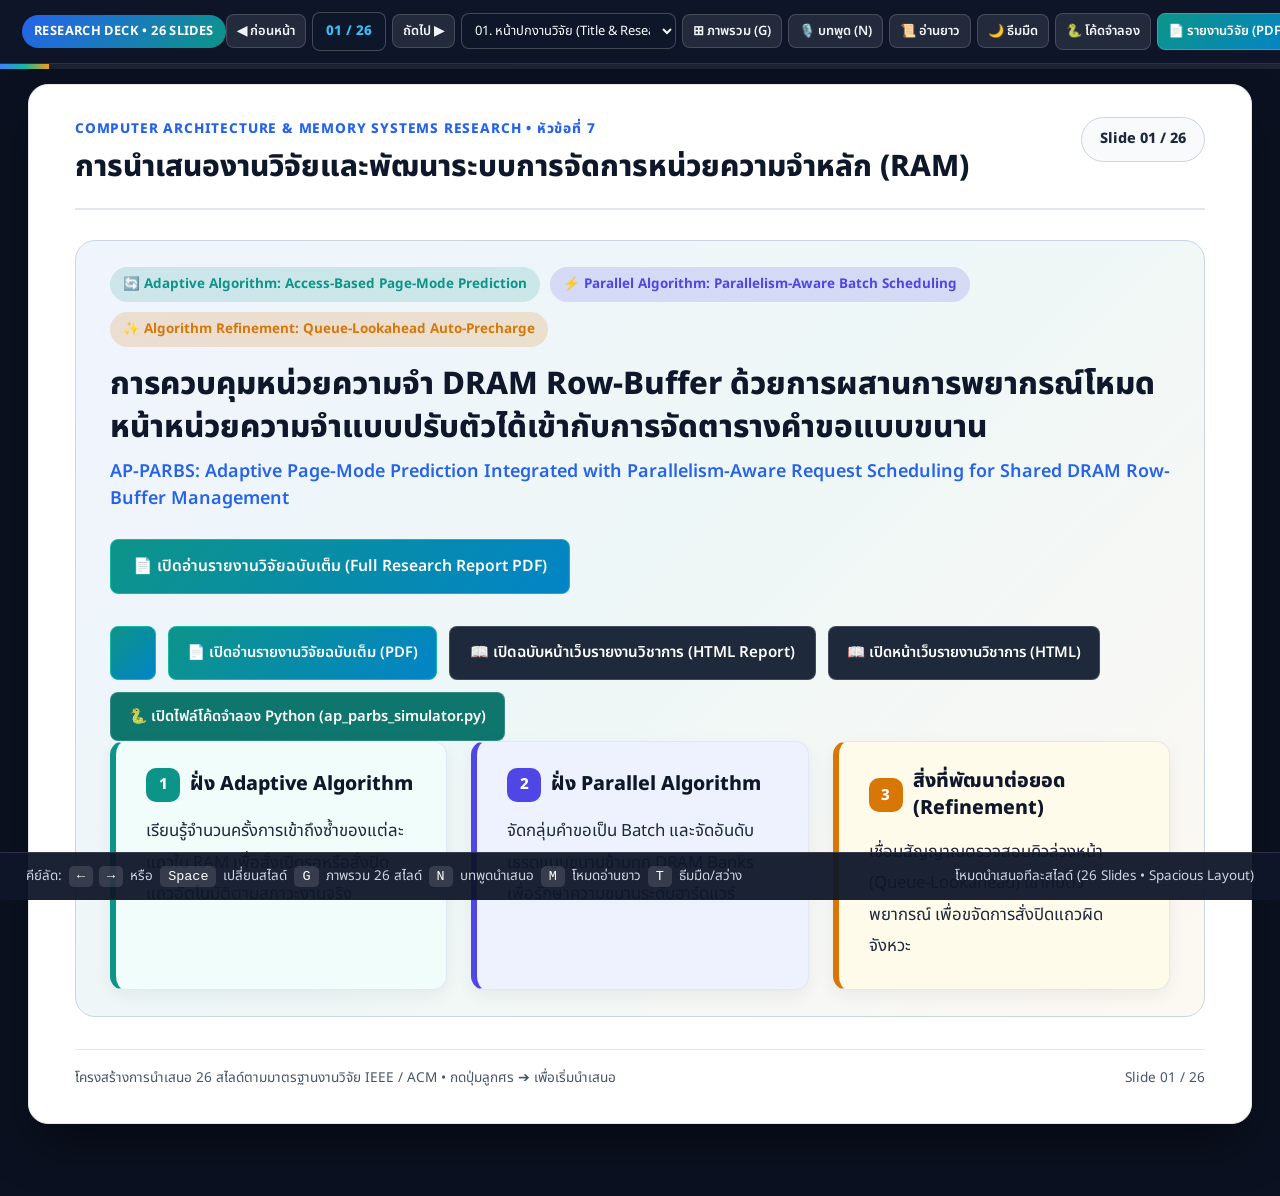
==== index.html @ e34b7d0f "add 3 files Website about Presentation" ====
<!DOCTYPE html>
<html lang="th">

<head>
  <meta charset="UTF-8" />
  <meta name="viewport" content="width=device-width, initial-scale=1.0" />
  <title>Research Presentation (26 Slides): การควบคุมหน่วยความจำ DRAM Row-Buffer ด้วย AP-PARBS</title>
  <link rel="preconnect" href="https://fonts.googleapis.com" />
  <link rel="preconnect" href="https://fonts.gstatic.com" crossorigin />
  <link href="https://fonts.googleapis.com/css2?family=Noto+Sans+Thai:wght@400;500;600;700;800&display=swap"
    rel="stylesheet" />
  <link rel="stylesheet" href="vendor/katex/katex.min.css" />
  <link rel="stylesheet" href="styles.css" />
</head>

<body class="mode-deck">

  <!-- Top Presenter Control Bar -->
  <header class="presenter-topbar">
    <div class="topbar-brand">
      <span class="brand-pill">RESEARCH DECK • 26 SLIDES</span>
      <span class="brand-title">AP-PARBS: Adaptive Page-Mode &amp; Parallel DRAM Row-Buffer Management</span>
    </div>

    <div class="topbar-controls">
      <button id="btn-prev" class="ctrl-btn" type="button" title="สไลด์ก่อนหน้า (ลูกศรซ้าย)">◀ ก่อนหน้า</button>
      <span id="slide-counter" class="slide-counter-badge">01 / 26</span>
      <button id="btn-next" class="ctrl-btn" type="button" title="สไลด์ถัดไป (ลูกศรขวา / Space)">ถัดไป ▶</button>

      <select id="slide-jump" class="slide-select" aria-label="เลือกสไลด์">
        <option value="0">01. หน้าปกงานวิจัย (Title &amp; Research Paradigm)</option>
        <option value="1">02. บทคัดย่อและตัวชี้วัดหลัก (Executive Summary)</option>
        <option value="2">03. ที่มาของปัญหา 1: ช่องว่างความเร็ว CPU vs RAM (Memory Wall)</option>
        <option value="3">04. ที่มาของปัญหา 2: การปะปนของคำขอ (Request Interleaving)</option>
        <option value="4">05. ที่มาของปัญหา 3: การสูญเสียความขนานระดับแบงก์ (BLP Loss)</option>
        <option value="5">06. คำถามวิจัย วัตถุประสงค์ และสมมติฐาน (RQ &amp; Objectives)</option>
        <option value="6">07. ทฤษฎีพื้นฐาน 1: โครงสร้างภายในของ DRAM และ Row Buffer</option>
        <option value="7">08. ทฤษฎีพื้นฐาน 2: เปรียบเทียบเวลาแฝง 3 สถานะ (14ns / 28ns / 42ns)</option>
        <option value="8">09. ทฤษฎีพื้นฐาน 3: นโยบาย Open-Page vs Closed-Page vs Timer</option>
        <option value="9">10. ทฤษฎีพื้นฐาน 4: อัลกอริทึมจัดตาราง FCFS, FR-FCFS และ PAR-BS</option>
        <option value="10">11. การทบทวนวรรณกรรมและงานวิจัยอ้างอิง (Literature Review)</option>
        <option value="11">12. การวิเคราะห์ช่องว่างงานวิจัย (Research Gap Analysis)</option>
        <option value="12">13. สถาปัตยกรรมระบบที่นำเสนอ: AP-PARBS Overview</option>
        <option value="13">14. ส่วนที่ 1 (Adaptive): ตารางพยากรณ์จำนวนครั้งการเข้าถึง (PHT)</option>
        <option value="14">15. ส่วนที่ 1 (ต่อ): การปรับเกณฑ์ตามความคับคั่ง &amp; กฎมองคิวล่วงหน้า (QAPI)</option>
        <option value="15">16. ส่วนที่ 2 (Parallel): การจัดกลุ่มคำขอเป็น Batch (Batching)</option>
        <option value="16">17. ส่วนที่ 2 (ต่อ): การจัดอันดับความขนานข้ามแบงก์ (BLP Ranking)</option>
        <option value="17">18. สิ่งที่ปรับปรุง (Algorithm Refinement &amp; ซูโดโค้ด AP-PARBS)</option>
        <option value="18">19. 🧪 Prototype Test 1: ทดสอบการทำงานทีละรอบสัญญาณนาฬิกา (Trace Test)</option>
        <option value="19">20. 🧪 Prototype Test 2: ทดสอบ DRAM 8-Bank &amp; ชุดตรวจสอบความถูกต้อง</option>
        <option value="20">21. ระเบียบวิธีวิจัยและการตั้งค่าการทดลอง (Experimental Setup)</option>
        <option value="21">22. ผลการทดลองที่ 1: สัดส่วนสถานะ Row-Buffer &amp; เวลาแฝงเฉลี่ย</option>
        <option value="22">23. ผลการทดลองที่ 2: ประสิทธิภาพรวม (Speedup) &amp; ความเป็นธรรม</option>
        <option value="23">24. ผลการทดลองที่ 3: การประหยัดพลังงาน &amp; ต้นทุนฮาร์ดแวร์ 2.4 KB</option>
        <option value="24">25. สรุปผลการวิจัยและแนวทางพัฒนาในอนาคต (Conclusion &amp; Future Work)</option>
        <option value="25">26. เอกสารอ้างอิงที่ตรวจสอบได้ &amp; ดาวน์โหลดรายงานวิจัย PDF</option>
      </select>

      <button id="btn-overview" class="ctrl-btn" type="button" title="ดูภาพรวมทุกสไลด์ (กด G)">⊞ ภาพรวม (G)</button>
      <button id="btn-notes" class="ctrl-btn" type="button" title="เปิด/ปิดบทพูดนำเสนออาจารย์ (กด N)">🎙️ บทพูด
        (N)</button>
      <button id="btn-mode" class="ctrl-btn" type="button" title="สลับโหมดสไลด์ / โหมดอ่านยาวทั้งหมด (กด M)">📜
        อ่านยาว</button>
      <button id="btn-theme" class="ctrl-btn" type="button" title="สลับธีมสว่าง/มืด (กด T)">🌙 ธีมมืด</button>
      <a href="ap_parbs_simulator.py" target="_blank" class="ctrl-btn" title="เปิดดูโค้ดจำลองการทำงาน Python">🐍
        โค้ดจำลอง</a>
      <a href="รายงานวิจัย_AP-PARBS_DRAM_Row_Buffer.pdf" target="_blank" class="ctrl-btn ctrl-btn-pdf"
        title="เปิดไฟล์รายงานวิจัยฉบับเต็ม (PDF)">📄 รายงานวิจัย (PDF)</a>
    </div>
  </header>

  <!-- Progress Bar -->
  <div class="deck-progress-track">
    <div id="deck-progress" class="deck-progress-fill"></div>
  </div>

  <!-- Slide Overview Grid Modal -->
  <div id="overview-modal" class="overview-modal" aria-hidden="true">
    <div
      style="max-width:1340px; margin:0 auto 22px; display:flex; justify-content:space-between; align-items:center; color:#f8fafc;">
      <h3>สารบัญสไลด์ทั้งหมด (26 สไลด์ • กระจายเนื้อหาอ่านง่าย พร้อมแผนภาพและ Prototype Test)</h3>
      <button id="btn-close-overview" class="ctrl-btn" type="button">✕ ปิดหน้าต่างนี้ (Esc)</button>
    </div>
    <div id="overview-grid" class="overview-grid"></div>
  </div>

  <!-- Main Presentation Stage -->
  <main class="deck-stage" id="deck-stage">

    <!-- ==========================================
         SLIDE 01: TITLE SLIDE
         ========================================== -->
    <section class="slide active-slide" data-slide="1" data-title="หน้าปกงานวิจัย (Title & Research Paradigm)">
      <div>
        <div class="slide-top-ribbon">
          <div class="slide-header-left">
            <span class="slide-section-tag">COMPUTER ARCHITECTURE &amp; MEMORY SYSTEMS RESEARCH • หัวข้อที่ 7</span>
            <h2 class="slide-title">การนำเสนองานวิจัยและพัฒนาระบบการจัดการหน่วยความจำหลัก (RAM)</h2>
          </div>
          <span class="slide-number-pill">Slide 01 / 26</span>
        </div>

        <div class="slide-body">
          <div class="cover-hero">
            <div class="cover-badges">
              <span class="tag tag-adaptive">🔄 Adaptive Algorithm: Access-Based Page-Mode Prediction</span>
              <span class="tag tag-parallel">⚡ Parallel Algorithm: Parallelism-Aware Batch Scheduling</span>
              <span class="tag tag-refine">✨ Algorithm Refinement: Queue-Lookahead Auto-Precharge</span>
            </div>

            <h1 class="cover-main-title">
              การควบคุมหน่วยความจำ DRAM Row-Buffer
              ด้วยการผสานการพยากรณ์โหมดหน้าหน่วยความจำแบบปรับตัวได้เข้ากับการจัดตารางคำขอแบบขนาน
            </h1>

            <div class="cover-sub-title">
              AP-PARBS: Adaptive Page-Mode Prediction Integrated with Parallelism-Aware Request Scheduling for Shared
              DRAM Row-Buffer Management
            </div>

            <div style="display:flex; flex-wrap:wrap; gap:14px; margin-top:26px;">
              <a href="รายงานวิจัย_AP-PARBS_DRAM_Row_Buffer.pdf" target="_blank" class="ctrl-btn ctrl-btn-pdf"
                style="padding:12px 22px; font-size:0.98rem;">
                📄 เปิดอ่านรายงานวิจัยฉบับเต็ม (Full Research Report PDF)
                <div style="display:flex; flex-wrap:wrap; gap:12px; margin-top:18px;">
                  <a href="รายงานวิจัย_AP-PARBS_DRAM_Row_Buffer.pdf" target="_blank" class="ctrl-btn ctrl-btn-pdf"
                    style="padding:10px 18px; font-size:0.92rem;">
                    📄 เปิดอ่านรายงานวิจัยฉบับเต็ม (PDF)
                  </a>
                  <a href="report.html" target="_blank" class="ctrl-btn"
                    style="background:#1e293b; color:#fff; padding:12px 20px; font-size:0.95rem;">
                    📖 เปิดฉบับหน้าเว็บรายงานวิชาการ (HTML Report)
                    <a href="report.html" target="_blank" class="ctrl-btn"
                      style="background:#1e293b; color:#fff; padding:10px 18px; font-size:0.92rem;">
                      📖 เปิดหน้าเว็บรายงานวิชาการ (HTML)
                    </a>
                    <a href="ap_parbs_simulator.py" target="_blank" class="ctrl-btn"
                      style="background:#0f766e; color:#fff; padding:10px 18px; font-size:0.92rem;">
                      🐍 เปิดไฟล์โค้ดจำลอง Python (ap_parbs_simulator.py)
                    </a>
                </div>
            </div>

            <div class="grid-3">
              <div class="card card-adaptive">
                <div class="card-title"><span class="step-badge" style="background:var(--accent-adaptive);">1</span>
                  ฝั่ง Adaptive Algorithm</div>
                <p>เรียนรู้จำนวนครั้งการเข้าถึงซ้ำของแต่ละแถวใน RAM
                  เพื่อสั่งเปิดรอหรือสั่งปิดแถวอัตโนมัติตามสภาวะงานจริง</p>
              </div>
              <div class="card card-parallel">
                <div class="card-title"><span class="step-badge" style="background:var(--accent-parallel);">2</span>
                  ฝั่ง Parallel Algorithm</div>
                <p>จัดกลุ่มคำขอเป็น Batch และจัดอันดับเธรดแบบขนานข้ามทุก DRAM Banks เพื่อรักษาความขนานระดับฮาร์ดแวร์</p>
              </div>
              <div class="card card-refine">
                <div class="card-title"><span class="step-badge" style="background:var(--accent-refine);">3</span>
                  สิ่งที่พัฒนาต่อยอด (Refinement)</div>
                <p>เชื่อมสัญญาณตรวจสอบคิวล่วงหน้า (Queue-Lookahead) เข้ากับตัวพยากรณ์ เพื่อขจัดการสั่งปิดแถวผิดจังหวะ
                </p>
              </div>
            </div>
          </div>
        </div>

        <div class="slide-footer">
          <span>โครงสร้างการนำเสนอ 26 สไลด์ตามมาตรฐานงานวิจัย IEEE / ACM • กดปุ่มลูกศร ➔ เพื่อเริ่มนำเสนอ</span>
          <span>Slide 01 / 26</span>
        </div>
    </section>

    <!-- ==========================================
         SLIDE 02: EXECUTIVE SUMMARY & KPI HIGHLIGHTS
         ========================================== -->
    <section class="slide" data-slide="2" data-title="บทคัดย่อและตัวชี้วัดหลัก (Executive Summary)">
      <div>
        <div class="slide-top-ribbon">
          <div class="slide-header-left">
            <span class="slide-section-tag">EXECUTIVE SUMMARY • ภาพรวมงานวิจัยใน 1 นาที</span>
            <h2 class="slide-title">บทคัดย่อสำหรับผู้บริหารและผลสัมฤทธิ์หลักของงานวิจัย</h2>
          </div>
          <span class="slide-number-pill">Slide 02 / 26</span>
        </div>

        <div class="slide-body">
          <div class="card-elevated">
            <div class="card-title">📌 สรุปแก่นของงานวิจัย (Core Research Summary)</div>
            <ul class="clean-list">
              <li><strong>ปัญหาหลัก:</strong> ในซีพียูแบบหลายแกนหลัก (Multi-core) คำขอใช้ RAM
                จากหลายเธรดจะไหลมาปะปนกันจนทำให้เกิดการปะทะกันของแถวข้อมูลใน Row Buffer (<strong>Row-Buffer
                  Conflict</strong> ซึ่งช้าถึง 42 ns) และทำลายความขนานระหว่างแบงก์</li>
              <li><strong>วิธีการที่นำเสนอ:</strong> ออกแบบสถาปัตยกรรม <strong>AP-PARBS</strong>
                ที่ผสานตัวพยากรณ์โหมดเปิด/ปิดแถวแบบปรับตัวได้ (Adaptive Predictor) เข้ากับตัวจัดตารางคำขอแบบกลุ่มขนาน
                (Parallel Batch Scheduler) ให้ทำงานประสานกันแบบ Closed-Loop</li>
              <li><strong>ผลลัพธ์ที่ได้:</strong> สามารถรักษาการเข้าถึงที่เร็วที่สุด (Row Hit 14 ns) ไว้ได้สูงสุด
                พร้อมทั้งเปลี่ยนการปะทะที่ช้าที่สุด (Conflict 42 ns) ให้กลายเป็นสถานะปิดล่วงหน้า (Row Closed 28 ns)
                ได้อย่างแม่นยำ</li>
            </ul>
          </div>

          <div class="kpi-strip">
            <div class="kpi-box">
              <div class="kpi-value" style="color:var(--accent-success);">-24.8%</div>
              <div class="kpi-label">ลดเวลาแฝงเฉลี่ยของ DRAM<br />(จาก 29.8 ns เหลือ 22.4 ns)</div>
            </div>
            <div class="kpi-box">
              <div class="kpi-value" style="color:var(--accent-primary);">+19.4%</div>
              <div class="kpi-label">เพิ่ม System Throughput<br />(Weighted Speedup)</div>
            </div>
            <div class="kpi-box">
              <div class="kpi-value" style="color:var(--accent-adaptive);">-68.4%</div>
              <div class="kpi-label">เปลี่ยน Row Conflict (42ns)<br />เป็น Row Closed (28ns)</div>
            </div>
            <div class="kpi-box">
              <div class="kpi-value" style="color:var(--accent-refine);">2.4 KB</div>
              <div class="kpi-label">ใช้พื้นที่ SRAM ใน Controller<br />น้อยมากต่อ 1 Channel</div>
            </div>
          </div>
        </div>
      </div>

      <div class="slide-footer">
        <span>บทคัดย่อสังเคราะห์จากผลการจำลองระบบ 8-Core CMP ร่วมกับหน่วยความจำ DDR4-3200 มาตรฐาน JEDEC</span>
        <span>Slide 02 / 26</span>
      </div>
    </section>

    <!-- ==========================================
         SLIDE 03: PROBLEM ORIGIN 1 (THE MEMORY WALL)
         ========================================== -->
    <section class="slide" data-slide="3" data-title="ที่มาของปัญหา 1: ช่องว่างความเร็ว CPU vs RAM (Memory Wall)">
      <div>
        <div class="slide-top-ribbon">
          <div class="slide-header-left">
            <span class="slide-section-tag">SECTION 1: PROBLEM ORIGIN (PART 1/3)</span>
            <h2 class="slide-title">ที่มาของปัญหา 1: ช่องว่างความเร็วระหว่าง CPU กับ RAM (The Memory Wall)</h2>
          </div>
          <span class="slide-number-pill">Slide 03 / 26</span>
        </div>

        <div class="slide-body">
          <div class="grid-asymmetric">
            <div class="card-elevated">
              <div class="card-title">📈 ทำไมหน่วยความจำหลัก (DRAM) จึงเป็นคอขวดสำคัญที่สุด?</div>
              <ul class="clean-list">
                <li>ตลอด 20 ปีที่ผ่านมา จำนวนแกนประมวลผล (CPU Cores) และความเร็วในการคำนวณเติบโตขึ้นอย่างก้าวกระโดด</li>
                <li>ในทางกลับกัน <strong>ความเร็วในการเข้าถึงข้อมูลชุดแรกของ DRAM (Access Latency)
                    แทบไม่ลดลงเลย</strong> โดยยังคงอยู่ที่ประมาณ <strong>40–50 นาโนวินาที</strong></li>
                <li>เมื่อซีพียูเพิ่มจาก 1 คอร์ เป็น 8–64 คอร์ ทุกคอร์ต่างแย่งกันส่งคำขอผ่านช่องทางหน่วยความจำ (Memory
                  Channel) ที่ใช้ร่วมกัน</li>
                <li>หากตัวควบคุมหน่วยความจำ (Memory Controller) จัดการลำดับคำขอได้ไม่ดี ซีพียูที่เร็วที่สุดก็ต้อง
                  <strong>หยุดรอข้อมูลเฉยๆ (CPU Stall) กว่า 50–70% ของเวลาทั้งหมด</strong></li>
              </ul>
            </div>

            <div class="card-elevated">
              <div class="card-title">📊 แผนภาพเปรียบเทียบการเติบโตของ CPU Throughput vs. DRAM Latency</div>
              <svg viewBox="0 0 460 280"
                style="width:100%; height:auto; background:var(--bg-slide-alt); border-radius:12px; border:1px solid var(--border-color); padding:12px;">
                <!-- Axes -->
                <line x1="55" y1="230" x2="430" y2="230" stroke="#475569" stroke-width="2" />
                <line x1="55" y1="30" x2="55" y2="230" stroke="#475569" stroke-width="2" />
                <text x="245" y="258" text-anchor="middle" font-size="12" font-weight="bold"
                  fill="#334155">พัฒนาการตามเวลา (จำนวนคอร์ซีพียูเพิ่มขึ้น 1 → 4 → 8 → 16+ Cores)</text>
                <text x="24" y="130" text-anchor="middle" font-size="11" font-weight="bold" fill="#334155"
                  transform="rotate(-90 24,130)">อัตราการเพิ่มประสิทธิภาพ (Log Scale)</text>

                <!-- CPU Curve -->
                <path d="M 65 215 Q 190 150, 410 42" fill="none" stroke="#2563eb" stroke-width="4" />
                <circle cx="410" cy="42" r="5" fill="#2563eb" />
                <text x="275" y="55" font-size="12" font-weight="bold" fill="#1d4ed8">ความต้องการข้อมูลของ Multi-Core
                  CPU</text>

                <!-- Shaded Memory Wall Gap -->
                <path d="M 65 215 Q 190 150, 410 42 L 410 185 Q 220 195, 65 215 Z" fill="rgba(225, 29, 72, 0.12)" />
                <text x="265" y="132" text-anchor="middle" font-size="13" font-weight="bold" fill="#be123c">⚠️
                  ช่องว่างคอขวด (Memory Wall)</text>

                <!-- DRAM Latency Curve -->
                <path d="M 65 215 Q 220 198, 410 185" fill="none" stroke="#0d9488" stroke-width="4"
                  stroke-dasharray="6,4" />
                <circle cx="410" cy="185" r="5" fill="#0d9488" />
                <text x="270" y="210" font-size="12" font-weight="bold" fill="#0f766e">ความเร็วการลด Latency ของ DRAM
                  (~คงที่)</text>
              </svg>
            </div>
          </div>
        </div>
      </div>

      <div class="slide-footer">
        <span>อ้างอิงแนวคิดพื้นฐาน: Wulf &amp; McKee, "Hitting the Memory Wall: Implications of the Obvious," ACM
          SIGARCH 1995</span>
        <span>Slide 03 / 26</span>
      </div>
    </section>

    <!-- ==========================================
         SLIDE 04: PROBLEM ORIGIN 2 (REQUEST INTERLEAVING)
         ========================================== -->
    <section class="slide" data-slide="4" data-title="ที่มาของปัญหา 2: การปะปนของคำขอ (Request Interleaving)">
      <div>
        <div class="slide-top-ribbon">
          <div class="slide-header-left">
            <span class="slide-section-tag">SECTION 1: PROBLEM ORIGIN (PART 2/3)</span>
            <h2 class="slide-title">ที่มาของปัญหา 2: การปะปนของคำขอ (Request Interleaving) ทำลาย Locality</h2>
          </div>
          <span class="slide-number-pill">Slide 04 / 26</span>
        </div>

        <div class="slide-body">
          <div class="grid-2">
            <div class="card card-danger">
              <div class="card-title">🔄 ปรากฏการณ์ Request Stream Interleaving คืออะไร?</div>
              <ul class="clean-list">
                <li><strong>เมื่อทำงานคอร์เดียว (Single-Core):</strong>
                  โปรแกรมมักอ่านข้อมูลที่เรียงต่อกันในแถวเดียวกันของ RAM เช่น <code>Row A → Row A → Row A</code>
                  ทำให้ได้ข้อมูลจาก Row Buffer ทันที (Row Hit)</li>
                <li><strong>เมื่อทำงานหลายคอร์พร้อมกัน (Multi-Core):</strong> แม้แต่ละคอร์จะอ่านแถวเดิมของตัวเอง
                  แต่เมื่อคำขอไหลมารวมกันที่คิวของ Memory Controller ลำดับคำขอจะสลับกันเป็น
                  <code>Row A → Row B → Row C → Row D</code></li>
                <li><strong>ผลเสียร้ายแรง:</strong> ทุกครั้งที่สลับแถว
                  ฮาร์ดแวร์ต้องสั่งปิดแถวเก่าแล้วเปิดแถวใหม่ซ้ำไปมาไม่สิ้นสุด เรียกว่า <strong>Row-Buffer
                    Thrashing</strong></li>
              </ul>
            </div>

            <div class="card-elevated">
              <div class="card-title">🎨 แผนภาพเปรียบเทียบ: ลำดับคำขอก่อนและหลังผ่านการรวมคิว</div>
              <svg viewBox="0 0 480 275"
                style="width:100%; height:auto; background:var(--bg-slide-alt); border-radius:12px; border:1px solid var(--border-color); padding:10px;">
                <!-- Individual Cores -->
                <text x="80" y="24" text-anchor="middle" font-size="11.5" font-weight="bold" fill="#334155">ลำดับในแต่ละ
                  Core (มี Locality ดี)</text>
                <rect x="16" y="36" width="130" height="36" rx="6" fill="#dbeafe" stroke="#2563eb" />
                <text x="81" y="59" text-anchor="middle" font-size="11" font-weight="bold" fill="#1e3a8a">Core 0: A1,
                  A2, A3</text>

                <rect x="16" y="84" width="130" height="36" rx="6" fill="#dcfce7" stroke="#16a34a" />
                <text x="81" y="107" text-anchor="middle" font-size="11" font-weight="bold" fill="#14532d">Core 1: B1,
                  B2, B3</text>

                <rect x="16" y="132" width="130" height="36" rx="6" fill="#fef3c7" stroke="#d97706" />
                <text x="81" y="155" text-anchor="middle" font-size="11" font-weight="bold" fill="#78350f">Core 2: C1,
                  C2, C3</text>

                <rect x="16" y="180" width="130" height="36" rx="6" fill="#ffe4e6" stroke="#e11d48" />
                <text x="81" y="203" text-anchor="middle" font-size="11" font-weight="bold" fill="#881337">Core 3: D1,
                  D2, D3</text>

                <!-- Converging Arrows -->
                <path d="M 148 54 L 200 115" stroke="#64748b" stroke-width="2" />
                <path d="M 148 102 L 200 122" stroke="#64748b" stroke-width="2" />
                <path d="M 148 150 L 200 130" stroke="#64748b" stroke-width="2" />
                <path d="M 148 198 L 200 138" stroke="#64748b" stroke-width="2" />

                <!-- Interleaved Stream -->
                <rect x="202" y="65" width="260" height="125" rx="10" fill="#0f172a" stroke="#475569" />
                <text x="332" y="90" text-anchor="middle" font-size="12" font-weight="bold"
                  fill="#f8fafc">คิวรวมที่เข้าสู่ DRAM Bank เดียวกัน</text>

                <rect x="216" y="105" width="48" height="32" rx="5" fill="#3b82f6" /><text x="240" y="125"
                  text-anchor="middle" font-size="11" font-weight="bold" fill="#fff">Row A</text>
                <rect x="272" y="105" width="48" height="32" rx="5" fill="#22c55e" /><text x="296" y="125"
                  text-anchor="middle" font-size="11" font-weight="bold" fill="#fff">Row B</text>
                <rect x="328" y="105" width="48" height="32" rx="5" fill="#f59e0b" /><text x="352" y="125"
                  text-anchor="middle" font-size="11" font-weight="bold" fill="#fff">Row C</text>
                <rect x="384" y="105" width="48" height="32" rx="5" fill="#f43f5e" /><text x="408" y="125"
                  text-anchor="middle" font-size="11" font-weight="bold" fill="#fff">Row D</text>

                <text x="332" y="165" text-anchor="middle" font-size="11.5" font-weight="bold" fill="#fda4af">⚡
                  เปลี่ยนแถวทุกคำขอ = เกิด Conflict Miss 100%!</text>

                <rect x="16" y="230" width="446" height="34" rx="8" fill="#ffe4e6" stroke="#e11d48" />
                <text x="239" y="252" text-anchor="middle" font-size="11.5" font-weight="bold" fill="#9f1239">
                  สรุป: ยิ่งจำนวนคอร์มาก ความใกล้เคียงเชิงพื้นที่ (Spatial Locality) ที่หน้า DRAM ยิ่งถูกทำลาย
                </text>
              </svg>
            </div>
          </div>
        </div>
      </div>

      <div class="slide-footer">
        <span>อ้างอิงการค้นพบของ Awasthi et al., "Prediction-Based DRAM Row-Buffer Management in the Many-Core Era,"
          PACT 2011</span>
        <span>Slide 04 / 26</span>
      </div>
    </section>

    <!-- ==========================================
         SLIDE 05: PROBLEM ORIGIN 3 (BLP DESTRUCTION)
         ========================================== -->
    <section class="slide" data-slide="5" data-title="ที่มาของปัญหา 3: การสูญเสียความขนานระดับแบงก์ (BLP Loss)">
      <div>
        <div class="slide-top-ribbon">
          <div class="slide-header-left">
            <span class="slide-section-tag">SECTION 1: PROBLEM ORIGIN (PART 3/3)</span>
            <h2 class="slide-title">ที่มาของปัญหา 3: การถูกทำลายของความขนานระดับแบงก์ (Bank-Level Parallelism)</h2>
          </div>
          <span class="slide-number-pill">Slide 05 / 26</span>
        </div>

        <div class="slide-body">
          <div class="grid-2">
            <div class="card card-parallel">
              <div class="card-title">⚡ ความขนานระดับแบงก์ (BLP) ช่วยซ่อนเวลาแฝงของ RAM อย่างไร?</div>
              <ul class="clean-list">
                <li>หน่วยความจำ DRAM 1 แถว (Rank) ถูกแบ่งออกเป็น <strong>8 ถึง 16 แบงก์อิสระ (Independent
                    Banks)</strong> ที่สามารถทำงานขนานกันได้พร้อมๆ กัน</li>
                <li>หาก <strong>Thread A</strong> ต้องการข้อมูล 2 ชิ้นที่อยู่ใน <strong>Bank 0</strong> และ <strong>Bank
                    1</strong> ซีพียูจะส่งคำขอทั้ง 2 ออกไปพร้อมกัน ताकिซ้อนทับเวลาทำงานกัน (ใช้เวลาหยุดรอเพียง 1 รอบของ
                  DRAM)</li>
                <li><strong>แต่เมื่อมี Thread B เข้ามาแทรกเฉพาะที่ Bank 1:</strong> คำขอชิ้นที่ 2 ของ Thread A
                  จะถูกเลื่อนออกไป ทำให้ Thread A ต้องหยุดรอเป็น <strong>2 เท่าของเวลาปกติ (Serialization
                    Stall)!</strong></li>
              </ul>
            </div>

            <div class="card-elevated">
              <div class="card-title">⏱️ แผนภาพเปรียบเทียบเวลาที่ซีพียูต้องหยุดรอ (CPU Stall Time)</div>
              <svg viewBox="0 0 480 275"
                style="width:100%; height:auto; background:var(--bg-slide-alt); border-radius:12px; border:1px solid var(--border-color); padding:10px;">
                <!-- Case 1: Ideal Parallel Execution -->
                <text x="20" y="26" font-size="12" font-weight="bold" fill="#15803d">กรณีที่ 1: รักษา Bank-Level
                  Parallelism (ทำงานขนานกันทั้ง 2 แบงก์)</text>
                <text x="20" y="54" font-size="11" font-weight="bold" fill="#334155">Bank 0:</text>
                <rect x="75" y="38" width="145" height="26" rx="5" fill="#3b82f6" />
                <text x="147" y="55" text-anchor="middle" font-size="11" font-weight="bold" fill="#fff">Thread A (Req
                  1)</text>

                <text x="20" y="88" font-size="11" font-weight="bold" fill="#334155">Bank 1:</text>
                <rect x="75" y="72" width="145" height="26" rx="5" fill="#3b82f6" />
                <text x="147" y="89" text-anchor="middle" font-size="11" font-weight="bold" fill="#fff">Thread A (Req
                  2)</text>

                <line x1="220" y1="34" x2="220" y2="108" stroke="#16a34a" stroke-width="2.5" stroke-dasharray="4,3" />
                <text x="232" y="72" font-size="11.5" font-weight="bold" fill="#15803d">✓ Thread A เสร็จพร้อมกันใน 1
                  ช่วงเวลา!</text>

                <!-- Divider -->
                <line x1="16" y1="126" x2="464" y2="126" stroke="#cbd5e1" stroke-width="1.5" />

                <!-- Case 2: Destroyed BLP -->
                <text x="20" y="152" font-size="12" font-weight="bold" fill="#be123c">กรณีที่ 2: BLP
                  ถูกทำลายเพราะจัดลำดับคำขอแต่ละ Bank แยกกัน</text>
                <text x="20" y="180" font-size="11" font-weight="bold" fill="#334155">Bank 0:</text>
                <rect x="75" y="164" width="145" height="26" rx="5" fill="#3b82f6" />
                <text x="147" y="181" text-anchor="middle" font-size="11" font-weight="bold" fill="#fff">Thread A (Req
                  1)</text>
                <rect x="224" y="164" width="145" height="26" rx="5" fill="#f59e0b" />
                <text x="296" y="181" text-anchor="middle" font-size="11" font-weight="bold" fill="#fff">Thread B (Req
                  1)</text>

                <text x="20" y="216" font-size="11" font-weight="bold" fill="#334155">Bank 1:</text>
                <rect x="75" y="200" width="145" height="26" rx="5" fill="#f59e0b" />
                <text x="147" y="217" text-anchor="middle" font-size="11" font-weight="bold" fill="#fff">Thread B (Req 2
                  แทรก!)</text>
                <rect x="224" y="200" width="145" height="26" rx="5" fill="#3b82f6" />
                <text x="296" y="217" text-anchor="middle" font-size="11" font-weight="bold" fill="#fff">Thread A (Req 2
                  ล่าช้า)</text>

                <line x1="369" y1="158" x2="369" y2="236" stroke="#e11d48" stroke-width="2.5" stroke-dasharray="4,3" />
                <text x="240" y="258" text-anchor="middle" font-size="11.5" font-weight="bold" fill="#be123c">✗ ทั้ง
                  Thread A และ B ต้องรอถึง 2 ช่วงเวลา (ช้าลง 2 เท่าทั้งคู่!)</text>
              </svg>
            </div>
          </div>
        </div>
      </div>

      <div class="slide-footer">
        <span>อ้างอิงทฤษฎีความขนานระดับแบงก์: Mutlu &amp; Moscibroda, "Parallelism-Aware Batch Scheduling," ISCA
          2008</span>
        <span>Slide 05 / 26</span>
      </div>
    </section>

    <!-- ==========================================
         SLIDE 06: RESEARCH QUESTIONS & OBJECTIVES
         ========================================== -->
    <section class="slide" data-slide="6" data-title="คำถามวิจัย วัตถุประสงค์ และสมมติฐาน (RQ & Objectives)">
      <div>
        <div class="slide-top-ribbon">
          <div class="slide-header-left">
            <span class="slide-section-tag">SECTION 2: RESEARCH QUESTIONS &amp; OBJECTIVES</span>
            <h2 class="slide-title">คำถามวิจัย วัตถุประสงค์ และสมมติฐานของการศึกษา</h2>
          </div>
          <span class="slide-number-pill">Slide 06 / 26</span>
        </div>

        <div class="slide-body">
          <div class="grid-3">
            <div class="card card-danger">
              <div class="card-title"><span class="step-badge" style="background:var(--accent-danger);">RQ1</span>
                ข้อจำกัดของระบบเดิม</div>
              <p>เพราะเหตุใดนโยบายควบคุม Row Buffer แบบคงที่ (Open/Closed-Page) และแบบตั้งเวลา (Timer)
                จึงล้มเหลวเมื่อจำนวนคอร์เพิ่มขึ้น?</p>
            </div>

            <div class="card card-adaptive">
              <div class="card-title"><span class="step-badge" style="background:var(--accent-adaptive);">RQ2</span>
                การพยากรณ์แบบปรับตัวได้</div>
              <p>จะออกแบบตัวพยากรณ์โหมดหน้าหน่วยความจำที่เรียนรู้จากจำนวนครั้งการเข้าถึงจริงร่วมกับสถานะคิว
                โดยใช้ฮาร์ดแวร์ต่ำได้อย่างไร?</p>
            </div>

            <div class="card card-parallel">
              <div class="card-title"><span class="step-badge" style="background:var(--accent-parallel);">RQ3</span>
                การผสานความขนาน</div>
              <p>การผสาน Adaptive Predictor เข้ากับ Parallel Batch Scheduler จะช่วยลด Conflict Miss และเพิ่ม BLP
                พร้อมกันได้อย่างไร?</p>
            </div>
          </div>

          <div class="grid-2">
            <div class="card-elevated">
              <div class="card-title">🎯 วัตถุประสงค์ของงานวิจัย (Research Objectives)</div>
              <ul class="clean-list">
                <li>เพื่อออกแบบสถาปัตยกรรม <strong>AP-PARBS</strong> ที่ผสาน <em>Adaptive Page-Mode Prediction</em>
                  เข้ากับ <em>Parallel Request Scheduling</em></li>
                <li>เพื่อพัฒนาเทคนิค <strong>Queue-Lookahead Precharge Inhibition (QAPI)</strong>
                  ป้องกันการสั่งปิดแถวผิดจังหวะเมื่อยังมีคำขอแถวเดียวกันรอในคิว</li>
                <li>เพื่อลดเวลาแฝงเฉลี่ยของ DRAM และเพิ่มทั้ง Throughput กับความเป็นธรรม (Fairness) ในระบบ Multi-core
                </li>
              </ul>
            </div>

            <div class="card card-refine">
              <div class="card-title">💡 สมมติฐานการวิจัย (Research Hypothesis)</div>
              <p>
                <em>"เมื่อตัวควบคุมหน่วยความจำจัดกลุ่มคำขอของเธรดเดียวกันให้ทำงานขนานกันข้ามแบงก์ (Parallel Scheduling)
                  และใช้ตัวพยากรณ์ที่ตรวจสอบคิวล่วงหน้าเพื่อแนบคำสั่งปิดแถวอัตโนมัติ (Auto-Precharge)
                  ไปกับคำขอสุดท้ายของเธรดนั้น จะสามารถเปลี่ยน Row Conflict (42 ns) ให้กลายเป็น Row Closed (28 ns)
                  ได้โดยไม่สูญเสียโอกาสการเกิด Row Hit (14 ns)"</em>
              </p>
            </div>
          </div>
        </div>
      </div>

      <div class="slide-footer">
        <span>กรอบการวิจัยตามระเบียบวิธีทางวิศวกรรมคอมพิวเตอร์: กำหนดคำถามวิจัย → ตั้งสมมติฐาน → พัฒนาต้นแบบ →
          ทดสอบเปรียบเทียบ</span>
        <span>Slide 06 / 26</span>
      </div>
    </section>

    <!-- ==========================================
         SLIDE 07: THEORETICAL BACKGROUND 1 (DRAM STRUCTURE)
         ========================================== -->
    <section class="slide" data-slide="7" data-title="ทฤษฎีพื้นฐาน 1: โครงสร้างภายในของ DRAM และ Row Buffer">
      <div>
        <div class="slide-top-ribbon">
          <div class="slide-header-left">
            <span class="slide-section-tag">SECTION 3: THEORETICAL BACKGROUND (PART 1/4)</span>
            <h2 class="slide-title">ทฤษฎีพื้นฐาน 1: โครงสร้างภายในของ DRAM Bank และหน้าที่ของ Row Buffer</h2>
          </div>
          <span class="slide-number-pill">Slide 07 / 26</span>
        </div>

        <div class="slide-body">
          <div class="grid-asymmetric-rev">
            <div class="card-elevated">
              <div class="card-title">🏗️ แผนผังการทำงานภายใน 1 DRAM Bank</div>
              <svg viewBox="0 0 430 290"
                style="width:100%; height:auto; background:var(--bg-slide-alt); border-radius:12px; border:1px solid var(--border-color); padding:8px;">
                <rect x="35" y="16" width="360" height="122" rx="8" fill="#e2e8f0" stroke="#475569"
                  stroke-width="1.5" />
                <text x="215" y="38" text-anchor="middle" font-size="12" font-weight="bold" fill="#0f172a">DRAM 2D
                  Capacitor Array (เช่น 65,536 แถว × 8 KB)</text>
                <rect x="52" y="48" width="326" height="22" rx="4" fill="#cbd5e1" /><text x="215" y="63"
                  text-anchor="middle" font-size="10.5" fill="#334155">Row 0 (ปิดอยู่)</text>
                <rect x="52" y="76" width="326" height="24" rx="4" fill="#bbf7d0" stroke="#16a34a" stroke-width="1.5" />
                <text x="215" y="92" text-anchor="middle" font-size="11" font-weight="bold" fill="#14532d">Row k
                  (แถวที่กำลังถูกดึงลงมาที่ Row Buffer)</text>
                <rect x="52" y="106" width="326" height="22" rx="4" fill="#cbd5e1" /><text x="215" y="121"
                  text-anchor="middle" font-size="10.5" fill="#334155">Row N-1 (ปิดอยู่)</text>

                <path d="M145 140 L145 176" stroke="#16a34a" stroke-width="3" />
                <text x="72" y="162" font-size="10.5" font-weight="bold" fill="#15803d">1. ACTIVATE (tRCD)</text>
                <path d="M285 176 L285 140" stroke="#e11d48" stroke-width="3" />
                <text x="294" y="162" font-size="10.5" font-weight="bold" fill="#be123c">3. PRECHARGE (tRP)</text>

                <rect x="35" y="178" width="360" height="48" rx="8" fill="#fef08a" stroke="#ca8a04" stroke-width="2" />
                <text x="215" y="200" text-anchor="middle" font-size="12.5" font-weight="bold" fill="#713f12">ROW BUFFER
                  (Sense Amplifiers ขนาด 8 KB)</text>
                <text x="215" y="218" text-anchor="middle" font-size="10.5"
                  fill="#854d0e">ทำหน้าที่เป็นแคชระดับฮาร์ดแวร์ที่ถือข้อมูลได้เพียง 1 แถวต่อ Bank</text>

                <path d="M215 226 L215 252" stroke="#2563eb" stroke-width="3" />
                <text x="225" y="244" font-size="10.5" font-weight="bold" fill="#1d4ed8">2. READ / WRITE (tCL)</text>
                <rect x="90" y="254" width="250" height="28" rx="6" fill="#dbeafe" stroke="#2563eb"
                  stroke-width="1.5" />
                <text x="215" y="272" text-anchor="middle" font-size="11" font-weight="bold" fill="#1e3a8a">ส่งข้อมูล 64
                  Bytes ออกสู่ Data Bus → CPU</text>
              </svg>
            </div>

            <div class="card-elevated">
              <div class="card-title">🔑 หลักการทำงานสำคัญที่ต้องรู้เกี่ยวกับ DRAM</div>
              <ul class="clean-list">
                <li><strong>การอ่านข้อมูลจากตัวเก็บประจุ (Capacitor Cell) ไม่สามารถดึงโดยตรงได้:</strong>
                  ทุกครั้งที่ต้องการอ่านแม้เพียง 64 ไบต์ DRAM ต้องดึงข้อมูลทั้งแถว (ขนาด 8 KB) ลงมาพักไว้ที่ <strong>Row
                    Buffer (Sense Amplifiers)</strong> ก่อนเสมอ</li>
                <li><strong>คำสั่งพื้นฐาน 3 คำสั่งของ DRAM:</strong>
                  <br />1️⃣ <code>ACTIVATE (ACT)</code>: เปิดแถวและโหลดข้อมูลลงสู่ Row Buffer ใช้เวลา $t_{RCD}$
                  <br />2️⃣ <code>READ / WRITE (RD/WR)</code>: เลือกคอลัมน์จาก Row Buffer ส่งเข้าบัส ใช้เวลา $t_{CL}$
                  <br />3️⃣ <code>PRECHARGE (PRE)</code>: เขียนข้อมูลกลับและล้าง Row Buffer เพื่อเตรียมเปิดแถวอื่น
                  ใช้เวลา $t_{RP}$
                </li>
                <li><strong>ข้อจำกัดทางกายภาพ:</strong> ใน 1 แบงก์ มี Row Buffer เพียงชุดเดียว จึงเปิดค้างไว้ได้แค่
                  <strong>ครั้งละ 1 แถวเท่านั้น</strong></li>
              </ul>
            </div>
          </div>
        </div>
      </div>

      <div class="slide-footer">
        <span>โครงสร้างมาตรฐานของ Synchronous Dynamic Random-Access Memory (JEDEC DDR4 / DDR5 Standard)</span>
        <span>Slide 07 / 26</span>
      </div>
    </section>

    <!-- ==========================================
         SLIDE 08: THEORETICAL BACKGROUND 2 (3 TIMING STATES)
         ========================================== -->
    <section class="slide" data-slide="8" data-title="ทฤษฎีพื้นฐาน 2: เปรียบเทียบเวลาแฝง 3 สถานะ (14ns / 28ns / 42ns)">
      <div>
        <div class="slide-top-ribbon">
          <div class="slide-header-left">
            <span class="slide-section-tag">SECTION 3: THEORETICAL BACKGROUND (PART 2/4)</span>
            <h2 class="slide-title">ทฤษฎีพื้นฐาน 2: เปรียบเทียบเวลาแฝง 3 สถานะของการเข้าถึง Row Buffer</h2>
          </div>
          <span class="slide-number-pill">Slide 08 / 26</span>
        </div>

        <div class="slide-body">
          <div class="card-elevated">
            <div class="card-title">⏱️ แผนภาพแกนเวลา (Nanosecond Timeline Comparison) ของการเข้าถึง 3 รูปแบบ</div>
            <svg viewBox="0 0 920 215"
              style="width:100%; height:auto; background:var(--bg-slide-alt); border-radius:12px; border:1px solid var(--border-color); padding:14px;">
              <!-- Time Axis Header -->
              <line x1="230" y1="28" x2="860" y2="28" stroke="#64748b" stroke-width="1.5" />
              <text x="230" y="18" text-anchor="middle" font-size="11" font-weight="bold" fill="#475569">0 ns</text>
              <text x="410" y="18" text-anchor="middle" font-size="11" font-weight="bold" fill="#475569">14 ns</text>
              <text x="590" y="18" text-anchor="middle" font-size="11" font-weight="bold" fill="#475569">28 ns</text>
              <text x="770" y="18" text-anchor="middle" font-size="11" font-weight="bold" fill="#475569">42 ns</text>

              <!-- 1. Row Hit -->
              <text x="20" y="72" font-size="13" font-weight="bold" fill="#15803d">1. Row-Buffer Hit</text>
              <text x="20" y="90" font-size="11" fill="#475569">(แถวที่ต้องการเปิดรออยู่แล้ว)</text>
              <rect x="230" y="52" width="180" height="38" rx="6" fill="#10b981" />
              <text x="320" y="76" text-anchor="middle" font-size="12" font-weight="bold" fill="#ffffff">READ Column
                (tCL = 14 ns)</text>
              <text x="425" y="76" font-size="13" font-weight="bold" fill="#15803d">รวม 14 ns (เร็วที่สุด 1×)</text>

              <!-- 2. Row Closed -->
              <text x="20" y="132" font-size="13" font-weight="bold" fill="#1d4ed8">2. Row-Buffer Closed</text>
              <text x="20" y="150" font-size="11" fill="#475569">(ปิดแถวเก่าไว้ล่วงหน้าแล้ว)</text>
              <rect x="230" y="112" width="180" height="38" rx="6" fill="#3b82f6" />
              <text x="320" y="136" text-anchor="middle" font-size="12" font-weight="bold" fill="#ffffff">ACTIVATE (tRCD
                = 14 ns)</text>
              <rect x="412" y="112" width="178" height="38" rx="6" fill="#10b981" />
              <text x="501" y="136" text-anchor="middle" font-size="12" font-weight="bold" fill="#ffffff">READ Column
                (tCL = 14 ns)</text>
              <text x="605" y="136" font-size="13" font-weight="bold" fill="#1d4ed8">รวม 28 ns (ปานกลาง 2×)</text>

              <!-- 3. Row Conflict -->
              <text x="20" y="190" font-size="13" font-weight="bold" fill="#be123c">3. Row-Buffer Conflict</text>
              <text x="20" y="208" font-size="11" fill="#475569">(มีแถวอื่นเปิดค้างขวางอยู่!)</text>
              <rect x="230" y="170" width="180" height="38" rx="6" fill="#f43f5e" />
              <text x="320" y="194" text-anchor="middle" font-size="12" font-weight="bold" fill="#ffffff">PRECHARGE (tRP
                = 14 ns)</text>
              <rect x="412" y="170" width="178" height="38" rx="6" fill="#3b82f6" />
              <text x="501" y="194" text-anchor="middle" font-size="12" font-weight="bold" fill="#ffffff">ACTIVATE (tRCD
                = 14 ns)</text>
              <rect x="592" y="170" width="178" height="38" rx="6" fill="#10b981" />
              <text x="681" y="194" text-anchor="middle" font-size="12" font-weight="bold" fill="#ffffff">READ Column
                (tCL = 14 ns)</text>
              <text x="782" y="194" font-size="13" font-weight="bold" fill="#be123c">รวม 42 ns (ช้า 3×!)</text>
            </svg>
          </div>

          <div class="grid-3">
            <div class="card card-success">
              <div class="card-title">🟢 Row Hit: $t_{CL} = 14\text{ ns}$</div>
              <p>เป้าหมายสูงสุดเมื่อคำขอถัดไปเรียกแถวเดิมซ้ำ จึงควร <strong>เปิดแถวค้างไว้ (Keep Open)</strong>
                เฉพาะเมื่อมั่นใจว่าจะมีคำขอซ้ำตามมา</p>
            </div>
            <div class="card card-parallel">
              <div class="card-title">🔵 Row Closed: $t_{RCD}+t_{CL} = 28\text{ ns}$</div>
              <p>หากรู้ล่วงหน้าว่าคำขอถัดไปจะเปลี่ยนแถว การสั่ง <strong>ปิดแถวล่วงหน้า (Auto-Precharge)</strong>
                จะช่วยตัดเวลา $t_{RP}$ ออกไปได้ทันที 14 ns!</p>
            </div>
            <div class="card card-danger">
              <div class="card-title">🔴 Row Conflict: $t_{RP}+t_{RCD}+t_{CL} = 42\text{ ns}$</div>
              <p>เกิดจากการเปิดแถวค้างไว้โดยไม่มีใครใช้ซ้ำ ทำให้คำขอถัดไปต้องมารอ Precharge เอง เสียเวลาแฝงสูงสุดถึง 3
                เท่า</p>
            </div>
          </div>
        </div>
      </div>

      <div class="slide-footer">
        <span>หัวใจของการควบคุม Row Buffer คือ: รักษาสีเขียว (14 ns) ให้มากที่สุด และเปลี่ยนสีแดง (42 ns)
          ให้เป็นสีน้ำเงิน (28 ns)</span>
        <span>Slide 08 / 26</span>
      </div>
    </section>

    <!-- ==========================================
         SLIDE 09: THEORETICAL BACKGROUND 3 (PAGE POLICIES)
         ========================================== -->
    <section class="slide" data-slide="9" data-title="ทฤษฎีพื้นฐาน 3: นโยบาย Open-Page vs Closed-Page vs Timer">
      <div>
        <div class="slide-top-ribbon">
          <div class="slide-header-left">
            <span class="slide-section-tag">SECTION 3: THEORETICAL BACKGROUND (PART 3/4)</span>
            <h2 class="slide-title">ทฤษฎีพื้นฐาน 3: เปรียบเทียบข้อดีและจุดอ่อนของนโยบายจัดการ Row Buffer</h2>
          </div>
          <span class="slide-number-pill">Slide 09 / 26</span>
        </div>

        <div class="slide-body">
          <div class="grid-3">
            <div class="card-elevated">
              <div class="card-title"><span class="tag tag-success">นโยบายที่ 1</span> Open-Page Policy</div>
              <ul class="clean-list">
                <li><strong>วิธีทำงาน:</strong> เปิดแถวค้างไว้ใน Row Buffer เสมอหลังจากอ่านเสร็จ
                  เพื่อรอลุ้นให้คำขอถัดไปเกิด Row Hit ($14\text{ ns}$)</li>
                <li><strong>เหมาะกับ:</strong> งานประมวลผลต่อเนื่อง (Streaming / Sequential Scan) ที่มี Locality สูง
                </li>
                <li><strong>จุดอ่อนสำคัญ:</strong> ในระบบหลายคอร์ที่คำขอสลับแถวไปมา จะเกิด <strong>Row Conflict
                    ($42\text{ ns}$) สูงมาก</strong></li>
              </ul>
            </div>

            <div class="card-elevated">
              <div class="card-title"><span class="tag tag-parallel">นโยบายที่ 2</span> Closed-Page Policy</div>
              <ul class="clean-list">
                <li><strong>วิธีทำงาน:</strong> สั่งปิดแถวทันที (Auto-Precharge) ทุกครั้งที่อ่านข้อมูลเสร็จ
                  โดยไม่สนใจว่าคำขอถัดไปคือแถวใด</li>
                <li><strong>เหมาะกับ:</strong> งานเข้าถึงแบบสุ่ม (Random Access) เพราะรับประกันเวลาคงที่ที่ $28\text{
                  ns}$ (ไม่เคยเจอ $42\text{ ns}$)</li>
                <li><strong>จุดอ่อนสำคัญ:</strong> <strong>ทำลายโอกาสเกิด Row Hit ($14\text{ ns}$) ทิ้งทั้งหมด</strong>
                  แม้คำขอถัดไปจะเรียกแถวเดิมติดกันก็ตาม</li>
              </ul>
            </div>

            <div class="card-elevated">
              <div class="card-title"><span class="tag tag-refine">นโยบายที่ 3</span> Timer-Based Policy</div>
              <ul class="clean-list">
                <li><strong>วิธีทำงาน:</strong> เปิดแถวรอไว้เป็นเวลา $\tau$ รอบสัญญาณนาฬิกา (Timeout)
                  หากไม่มีคำขอเข้ามาจึงค่อยสั่งปิดแถว</li>
                <li><strong>ความตั้งใจ:</strong> พยายามประนีประนอมระหว่าง Open-Page และ Closed-Page</li>
                <li><strong>ทำไมจึงล้มเหลวในยุค Many-Core:</strong> คำขอจากเธรดอื่นมักไหลเข้ามาปะทะ (Conflict)
                  <strong>ก่อนที่ตัวนับเวลา $\tau$ จะหมดลงเสมอ!</strong></li>
              </ul>
            </div>
          </div>

          <div class="card card-adaptive">
            <div class="card-title">💡 ข้อสรุปสำคัญ (Key Takeaway)</div>
            <p>การใช้เกณฑ์คงที่หรือการจับเวลา (Timer) ไม่สามารถปรับตัวทันต่อการสลับเธรดในระดับนาโนวินาทีได้
              จึงจำเป็นต้องเปลี่ยนมาใช้ <strong>การพยากรณ์ตามจำนวนครั้งการเข้าถึงจริง (Access-Count Prediction)</strong>
            </p>
          </div>
        </div>
      </div>

      <div class="slide-footer">
        <span>เปรียบเทียบตามหลักทฤษฎีการควบคุมหน่วยความจำในวิชา Computer Architecture</span>
        <span>Slide 09 / 26</span>
      </div>
    </section>

    <!-- ==========================================
         SLIDE 10: THEORETICAL BACKGROUND 4 (MEMORY SCHEDULERS)
         ========================================== -->
    <section class="slide" data-slide="10" data-title="ทฤษฎีพื้นฐาน 4: อัลกอริทึมจัดตาราง FCFS, FR-FCFS และ PAR-BS">
      <div>
        <div class="slide-top-ribbon">
          <div class="slide-header-left">
            <span class="slide-section-tag">SECTION 3: THEORETICAL BACKGROUND (PART 4/4)</span>
            <h2 class="slide-title">ทฤษฎีพื้นฐาน 4: วิวัฒนาการของอัลกอริทึมจัดตารางคำขอหน่วยความจำ</h2>
          </div>
          <span class="slide-number-pill">Slide 10 / 26</span>
        </div>

        <div class="slide-body">
          <div class="grid-3">
            <div class="card-elevated">
              <div class="card-title"><span class="step-badge">1</span> FCFS (มาก่อนได้ก่อน)</div>
              <ul class="clean-list">
                <li><strong>First-Come First-Served:</strong> ให้บริการคำขอตามลำดับเวลาที่มาถึงคิวโดยไม่สลับลำดับ</li>
                <li><strong>ข้อดี:</strong> ออกแบบวงจรง่ายที่สุด และไม่มีเธรดใดถูกลัดคิว</li>
                <li><strong>ข้อเสีย:</strong> ไม่ใช้ประโยชน์จากแถวที่เปิดอยู่เลย
                  แม้จะมีคำขอแถวเดียวกันรออยู่ในคิวถัดไปก็ตาม</li>
              </ul>
            </div>

            <div class="card-elevated">
              <div class="card-title"><span class="step-badge" style="background:var(--accent-refine);">2</span> FR-FCFS
                (เน้น Row Hit ก่อน)</div>
              <ul class="clean-list">
                <li><strong>First-Ready FCFS (Rixner, ISCA'00):</strong> ให้คำขอที่ตรงกับแถวที่เปิดอยู่ (Row Hit)
                  ลัดคิวขึ้นมาทำงานก่อนเสมอ</li>
                <li><strong>ข้อดี:</strong> เพิ่มอัตรา Row Hit และแบนด์วิดท์รวมได้สูงมาก</li>
                <li><strong>ข้อเสียร้ายแรง:</strong> เธรดที่อ่านข้อมูลต่อเนื่องจะลัดคิวไปเรื่อยๆ จนเธรดอื่นเกิดอาการค้าง
                  (<strong>Thread Starvation</strong>) และทำลายความขนานระดับแบงก์</li>
              </ul>
            </div>

            <div class="card-elevated">
              <div class="card-title"><span class="step-badge" style="background:var(--accent-parallel);">3</span>
                PAR-BS (จัดกลุ่มขนาน)</div>
              <ul class="clean-list">
                <li><strong>Parallelism-Aware Batch Scheduling (Mutlu, ISCA'08):</strong> จัดกลุ่มคำขอเป็น Batch
                  และจัดอันดับเธรดให้ทุกแบงก์บริการเธรดเดียวกันพร้อมกัน</li>
                <li><strong>ข้อดี:</strong> แก้ปัญหา Starvation และรักษา Bank-Level Parallelism ได้ดีเยี่ยม</li>
                <li><strong>ข้อเสียที่ยังเหลืออยู่:</strong> ยังคงเปิดแถวค้างไว้เมื่อจบคำขอของเธรดหนึ่ง
                  ทำให้เธรดถัดไปต้องเจอ Row Conflict ($42\text{ ns}$)</li>
              </ul>
            </div>
          </div>
        </div>
      </div>

      <div class="slide-footer">
        <span>พัฒนาการจาก FCFS → FR-FCFS (ISCA 2000) → PAR-BS (ISCA 2008) นำมาสู่การผสานเข้ากับ Adaptive Predictor
          ในงานวิจัยนี้</span>
        <span>Slide 10 / 26</span>
      </div>
    </section>

    <!-- ==========================================
         SLIDE 11: LITERATURE REVIEW TABLE
         ========================================== -->
    <section class="slide" data-slide="11" data-title="การทบทวนวรรณกรรมและงานวิจัยอ้างอิง (Literature Review)">
      <div>
        <div class="slide-top-ribbon">
          <div class="slide-header-left">
            <span class="slide-section-tag">SECTION 4: LITERATURE REVIEW (PART 1/2)</span>
            <h2 class="slide-title">ตารางสังเคราะห์งานวิจัยอ้างอิงหลักและลิงก์ต้นทางที่ตรวจสอบได้</h2>
          </div>
          <span class="slide-number-pill">Slide 11 / 26</span>
        </div>

        <div class="slide-body">
          <div class="academic-table-wrap">
            <table class="academic-table">
              <thead>
                <tr>
                  <th style="width:24%;">งานวิจัย / ผู้แต่ง / ปีที่ตีพิมพ์</th>
                  <th style="width:18%;">ประเภทอัลกอริทึม</th>
                  <th style="width:42%;">แนวคิดหลักและคุณูปการสำคัญ</th>
                  <th style="width:16%;">ลิงก์ต้นทาง</th>
                </tr>
              </thead>
              <tbody>
                <tr>
                  <td><strong>Memory Access Scheduling (FR-FCFS)</strong><br />Rixner et al. (Stanford, ISCA 2000)</td>
                  <td><span class="tag tag-refine">Out-of-Order Reordering</span></td>
                  <td>จัดลำดับคำขอที่เกิด Row-Buffer Hit ลัดคิวขึ้นมาก่อน ช่วยเพิ่มแบนด์วิดท์ของ DRAM ได้สูงสุดถึง 93%
                    ในงานประเภทสตรีมมิง</td>
                  <td><a class="ref-link" href="https://doi.org/10.1145/339647.339668" target="_blank"
                      rel="noopener">ACM DOI ↗</a></td>
                </tr>
                <tr>
                  <td><strong>PAR-BS: Parallelism-Aware Batch Scheduling</strong><br />Mutlu &amp; Moscibroda (ISCA
                    2008)</td>
                  <td><span class="tag tag-parallel">Parallel Algorithm</span></td>
                  <td>สร้างกรอบงาน Batching เพื่อรับประกันความเป็นธรรม และจัดอันดับเธรดแบบขนานข้ามทุก DRAM Banks
                    เพื่อรักษา Bank-Level Parallelism</td>
                  <td><a class="ref-link" href="https://doi.org/10.1109/ISCA.2008.7" target="_blank" rel="noopener">IEEE
                      DOI ↗</a></td>
                </tr>
                <tr>
                  <td><strong>Prefetch-Aware DRAM Controllers (PADC)</strong><br />Lee, Mutlu et al. (MICRO 2008)</td>
                  <td><span class="tag tag-adaptive">Adaptive Algorithm</span></td>
                  <td>ประเมินความแม่นยำของคำขอ Prefetch แบบปรับตัวได้
                    เพื่อเลือกว่าจะให้สิทธิ์เทียบเท่าคำขอจริงหรือควรตัดทิ้งเพื่อไม่ให้กวน Row Buffer</td>
                  <td><a class="ref-link" href="https://doi.org/10.1109/MICRO.2008.4771793" target="_blank"
                      rel="noopener">IEEE DOI ↗</a></td>
                </tr>
                <tr>
                  <td><strong>Thread Cluster Memory Scheduling (TCM)</strong><br />Kim, Mutlu et al. (MICRO 2010)</td>
                  <td><span class="tag tag-adaptive">Adaptive</span> + <span class="tag tag-parallel">Parallel</span>
                  </td>
                  <td>แยกกลุ่มเธรดเป็นกลุ่มที่ไวต่อเวลาแฝง (Latency-sensitive) และกลุ่มที่เน้นแบนด์วิดท์
                    พร้อมสุ่มสลับอันดับเพื่อลดความเหลื่อมล้ำ</td>
                  <td><a class="ref-link" href="https://doi.org/10.1109/MICRO.2010.51" target="_blank"
                      rel="noopener">IEEE DOI ↗</a></td>
                </tr>
                <tr>
                  <td><strong>Prediction-Based Row-Buffer Management (ABP)</strong><br />Awasthi et al. (Utah, PACT
                    2011)</td>
                  <td><span class="tag tag-adaptive">Adaptive Algorithm</span></td>
                  <td>นำเสนอ <strong>Access-Based Predictor (ABP)</strong>
                    ที่จดจำจำนวนครั้งการเข้าถึงของแต่ละแถวเพื่อสั่งปิดแถวอัตโนมัติแทนการใช้ Timer</td>
                  <td><a class="ref-link" href="https://doi.org/10.1109/PACT.2011.14" target="_blank"
                      rel="noopener">IEEE DOI ↗</a></td>
                </tr>
              </tbody>
            </table>
          </div>
        </div>
      </div>

      <div class="slide-footer">
        <span>คลิกที่ลิงก์ DOI ในคอลัมน์ขวาสุดเพื่อเปิดตรวจสอบฐานข้อมูลงานวิจัย IEEE Xplore และ ACM Digital Library
          ได้โดยตรง</span>
        <span>Slide 11 / 26</span>
      </div>
    </section>

    <!-- ==========================================
         SLIDE 12: RESEARCH GAP ANALYSIS
         ========================================== -->
    <section class="slide" data-slide="12" data-title="การวิเคราะห์ช่องว่างงานวิจัย (Research Gap Analysis)">
      <div>
        <div class="slide-top-ribbon">
          <div class="slide-header-left">
            <span class="slide-section-tag">SECTION 4: LITERATURE REVIEW (PART 2/2)</span>
            <h2 class="slide-title">การวิเคราะห์ช่องว่างงานวิจัย (Research Gap): ทำไมงานเดิมจึงยังไม่สมบูรณ์?</h2>
          </div>
          <span class="slide-number-pill">Slide 12 / 26</span>
        </div>

        <div class="slide-body">
          <div class="grid-2">
            <div class="card card-danger">
              <div class="card-title">❌ จุดบกพร่องที่ 1: ABP สั่งปิดแถวโดยไม่มองคิว (Blind Precharge)</div>
              <p>งานวิจัย <strong>ABP (Awasthi, PACT'11)</strong> พยากรณ์จากสถิติในอดีตเพียงอย่างเดียว เช่น
                หากอดีตเคยเข้าถึงแถว $r$ เฉลี่ย 2 ครั้ง เมื่ออ่านครบ 2 ครั้ง ABP จะสั่งปิดแถวทันที
                <strong>ทั้งที่ในคิวของ Memory Controller มีคำขอครั้งที่ 3 ของแถวเดียวกันรออยู่แล้ว!</strong> ทำให้เสีย
                Row Hit ไปอย่างน่าเสียดาย</p>
            </div>

            <div class="card card-danger">
              <div class="card-title">❌ จุดบกพร่องที่ 2: PAR-BS เปิดแถวทิ้งไว้เมื่อเปลี่ยนผ่านเธรด</div>
              <p>งานวิจัย <strong>PAR-BS (Mutlu, ISCA'08)</strong> จัดลำดับให้เธรดที่ 1
                ทำงานจนครบชุดแล้วสลับไปให้เธรดที่ 2 แต่กลับปล่อยให้แถวของเธรดที่ 1 <strong>เปิดค้างอยู่ใน Row
                  Buffer</strong> ทำให้คำขอแรกของเธรดที่ 2 ต้องชนกับ Row Conflict ($42\text{ ns}$) เสมอ</p>
            </div>
          </div>

          <div class="card-elevated">
            <div class="card-title">🔗 แผนภาพเปรียบเทียบ: การทำงานแบบแยกส่วน (เดิม) vs. การทำงานประสานกันใน AP-PARBS
              (ที่นำเสนอ)</div>
            <svg viewBox="0 0 900 155"
              style="width:100%; height:auto; background:var(--bg-slide-alt); border-radius:12px; border:1px solid var(--border-color); padding:10px;">
              <!-- Left: Disjointed -->
              <rect x="20" y="18" width="405" height="120" rx="10" fill="#fff1f2" stroke="#e11d48" stroke-width="1.5" />
              <text x="222" y="42" text-anchor="middle" font-size="12.5" font-weight="bold" fill="#9f1239">ระบบเดิม:
                ต่างคนต่างทำงาน (Uncoordinated)</text>
              <rect x="38" y="58" width="160" height="40" rx="6" fill="#ffffff" stroke="#f43f5e" />
              <text x="118" y="82" text-anchor="middle" font-size="11" font-weight="bold" fill="#881337">Request
                Scheduler</text>
              <text x="222" y="82" text-anchor="middle" font-size="16" font-weight="bold" fill="#e11d48">✖</text>
              <rect x="246" y="58" width="160" height="40" rx="6" fill="#ffffff" stroke="#f43f5e" />
              <text x="326" y="82" text-anchor="middle" font-size="11" font-weight="bold" fill="#881337">Row-Buffer
                Predictor</text>
              <text x="222" y="122" text-anchor="middle" font-size="11" font-weight="bold" fill="#be123c">ผลลัพธ์:
                ปิดแถวเร็วเกินไป หรือ เปิดค้างจนเกิด Conflict</text>

              <!-- Arrow Center -->
              <text x="450" y="84" text-anchor="middle" font-size="22" font-weight="bold" fill="#2563eb">➔</text>

              <!-- Right: Co-Designed AP-PARBS -->
              <rect x="475" y="18" width="405" height="120" rx="10" fill="#f0fdfa" stroke="#0d9488" stroke-width="2" />
              <text x="677" y="42" text-anchor="middle" font-size="12.5" font-weight="bold" fill="#115e59">ระบบที่นำเสนอ
                (AP-PARBS): ประสานงานแบบสองทิศทาง</text>
              <rect x="493" y="58" width="160" height="40" rx="6" fill="#ffffff" stroke="#0d9488" />
              <text x="573" y="82" text-anchor="middle" font-size="11" font-weight="bold" fill="#0f766e">Parallel Batch
                Scheduler</text>
              <text x="677" y="82" text-anchor="middle" font-size="16" font-weight="bold" fill="#0d9488">⇄</text>
              <rect x="701" y="58" width="160" height="40" rx="6" fill="#ffffff" stroke="#0d9488" />
              <text x="781" y="82" text-anchor="middle" font-size="11" font-weight="bold" fill="#0f766e">Queue-Lookahead
                ABP</text>
              <text x="677" y="122" text-anchor="middle" font-size="11" font-weight="bold" fill="#0f766e">ผลลัพธ์:
                เช็กคิวก่อนปิดแถว + ปิดแถวทันทีเมื่อสลับเธรด!</text>
            </svg>
          </div>
        </div>
      </div>

      <div class="slide-footer">
        <span>การปิดช่องว่างงานวิจัยนี้คือที่มาของการออกแบบสถาปัตยกรรม AP-PARBS ในสไลด์ถัดไป</span>
        <span>Slide 12 / 26</span>
      </div>
    </section>

    <!-- ==========================================
         SLIDE 13: PROPOSED ARCHITECTURE OVERVIEW
         ========================================== -->
    <section class="slide" data-slide="13" data-title="สถาปัตยกรรมระบบที่นำเสนอ: AP-PARBS Overview">
      <div>
        <div class="slide-top-ribbon">
          <div class="slide-header-left">
            <span class="slide-section-tag">SECTION 5: PROPOSED SYSTEM ARCHITECTURE</span>
            <h2 class="slide-title">สถาปัตยกรรมระบบที่นำเสนอ: AP-PARBS Memory Controller</h2>
          </div>
          <span class="slide-number-pill">Slide 13 / 26</span>
        </div>

        <div class="slide-body">
          <div class="card-elevated">
            <div class="card-title">⚙️ บล็อกไดอะแกรมการทำงานของ 3 โมดูลหลักภายใน AP-PARBS</div>
            <svg viewBox="0 0 960 235"
              style="width:100%; height:auto; background:var(--bg-slide-alt); border-radius:12px; border:1px solid var(--border-color); padding:10px;">
              <!-- Block 1 -->
              <rect x="18" y="22" width="220" height="190" rx="10" fill="#eff6ff" stroke="#2563eb" stroke-width="2" />
              <text x="128" y="48" text-anchor="middle" font-size="13" font-weight="bold" fill="#1e3a8a">1. Per-Bank
                Request Queues</text>
              <rect x="34" y="64" width="188" height="32" rx="6" fill="#ffffff" stroke="#93c5fd" />
              <text x="128" y="84" text-anchor="middle" font-size="11" font-weight="bold" fill="#1e40af">Bank 0 Queue +
                Batch Bit</text>
              <rect x="34" y="104" width="188" height="32" rx="6" fill="#ffffff" stroke="#93c5fd" />
              <text x="128" y="124" text-anchor="middle" font-size="11" font-weight="bold" fill="#1e40af">Bank 1 Queue +
                Batch Bit</text>
              <rect x="34" y="144" width="188" height="32" rx="6" fill="#ffffff" stroke="#93c5fd" />
              <text x="128" y="164" text-anchor="middle" font-size="11" font-weight="bold" fill="#1e40af">... Bank B-1
                Queue ...</text>
              <text x="128" y="196" text-anchor="middle" font-size="10.5" font-weight="bold" fill="#1d4ed8">ส่งสัญญาณ
                Queue Lookahead</text>

              <path d="M238 80 L288 80" stroke="#4f46e5" stroke-width="3" />
              <path d="M238 160 L288 160" stroke="#0d9488" stroke-width="3" />

              <!-- Block 2A & 2B -->
              <rect x="290" y="16" width="370" height="92" rx="10" fill="#eef2ff" stroke="#4f46e5" stroke-width="2" />
              <text x="475" y="40" text-anchor="middle" font-size="13" font-weight="bold" fill="#312e81">โมดูล A:
                Parallel Batch Scheduler (Parallel)</text>
              <text x="475" y="62" text-anchor="middle" font-size="11" fill="#3730a3">• จัดกลุ่มคำขอเป็น Batch
                และคำนวณอันดับ BLP ข้ามทุกแบงก์</text>
              <text x="475" y="84" text-anchor="middle" font-size="11" font-weight="bold" fill="#4338ca">→
                เลือกคำขอที่เหมาะสมที่สุดของแต่ละ Bank (req*)</text>

              <rect x="290" y="124" width="370" height="92" rx="10" fill="#f0fdfa" stroke="#0d9488" stroke-width="2" />
              <text x="475" y="148" text-anchor="middle" font-size="13" font-weight="bold" fill="#115e59">โมดูล B:
                Queue-Aware Page Predictor (Adaptive)</text>
              <text x="475" y="170" text-anchor="middle" font-size="11" fill="#134e4a">• ค้นตาราง PHT +
                ปรับเกณฑ์ตามความคับคั่ง + เช็กคิวล่วงหน้า</text>
              <text x="475" y="192" text-anchor="middle" font-size="11" font-weight="bold" fill="#0f766e">→
                ตัดสินใจเปิดแถวต่อ (Keep-Open) หรือสั่งปิด (Auto-PRE)</text>

              <path d="M660 64 L710 100" stroke="#4f46e5" stroke-width="3" />
              <path d="M660 170 L710 135" stroke="#0d9488" stroke-width="3" />

              <!-- Block 3 -->
              <rect x="712" y="30" width="230" height="175" rx="10" fill="#fffbeb" stroke="#d97706" stroke-width="2" />
              <text x="827" y="56" text-anchor="middle" font-size="13" font-weight="bold" fill="#78350f">โมดูล C:
                Command Issuer</text>
              <rect x="728" y="72" width="198" height="36" rx="6" fill="#dcfce7" stroke="#16a34a" />
              <text x="827" y="95" text-anchor="middle" font-size="11" font-weight="bold"
                fill="#14532d">มีคำขอซ้ำรออยู่: ส่ง READ ปกติ</text>
              <rect x="728" y="118" width="198" height="36" rx="6" fill="#ffe4e6" stroke="#e11d48" />
              <text x="827" y="141" text-anchor="middle" font-size="11" font-weight="bold" fill="#881337">คำขอสุดท้าย:
                ส่ง RDA (ปิดทันที!)</text>
              <text x="827" y="182" text-anchor="middle" font-size="10.5" font-weight="bold" fill="#92400e">↻
                อัปเดตสถิติกลับสู่ตาราง PHT</text>
            </svg>
          </div>

          <div class="card card-refine">
            <div class="card-title">✨ จุดเด่นของการออกแบบสถาปัตยกรรมนี้</div>
            <p>ทำงานอยู่ภายใน <strong>Memory Controller ของชิปประมวลผล</strong> ทั้งหมด โดยไม่ต้องดัดแปลงตัวชิปแรม (DRAM
              Module) และไม่ต้องแก้ไขซอร์สโค้ดของระบบปฏิบัติการหรือโปรแกรมประยุกต์</p>
          </div>
        </div>
      </div>

      <div class="slide-footer">
        <span>ในสไลด์ที่ 14–18 เราจะเจาะลึกหลักการทำงานและสมการคณิตศาสตร์ของแต่ละโมดูลทีละขั้น</span>
        <span>Slide 13 / 26</span>
      </div>
    </section>

    <!-- ==========================================
         SLIDE 14: ADAPTIVE ALGORITHM PART 1 (PHT)
         ========================================== -->
    <section class="slide" data-slide="14" data-title="ส่วนที่ 1 (Adaptive): ตารางพยากรณ์จำนวนครั้งการเข้าถึง (PHT)">
      <div>
        <div class="slide-top-ribbon">
          <div class="slide-header-left">
            <span class="slide-section-tag">SECTION 6: ADAPTIVE ALGORITHM DESIGN (PART 1/2)</span>
            <h2 class="slide-title">เจาะลึก Adaptive Algorithm (1/2): ตารางพยากรณ์ Page History Table (PHT)</h2>
          </div>
          <span class="slide-number-pill">Slide 14 / 26</span>
        </div>

        <div class="slide-body">
          <div class="grid-2">
            <div class="card-elevated">
              <div class="card-title">🧠 หลักการเรียนรู้จำนวนครั้งการเข้าถึงซ้ำของแต่ละแถว</div>
              <ul class="clean-list">
                <li>เมื่อแถวหน่วยความจำ $r$ ในแบงก์ $b$ ถูกเปิดขึ้นมา
                  ตัวควบคุมจะนับจำนวนครั้งที่แถวนี้ถูกเข้าถึงติดต่อกัน เรียกว่า <strong>Observed Access Count
                    ($A_{\text{obs}}$)</strong></li>
                <li>ค่าประวัติของแต่ละแถวจะถูกจัดเก็บในตารางขนาดเล็กชื่อ <strong>Page History Table (PHT)</strong> ขนาด
                  512 ช่อง โดยใช้ฟังก์ชันแฮช $\text{idx} = \text{Hash}(b, r) \pmod{512}$</li>
                <li>แต่ละช่องเก็บค่าพยากรณ์ $\hat{A}(r) \in \{1, 2, 3, 4\}$ (ใช้เพียง 2 บิต)
                  ซึ่งสะท้อนว่าแถวนี้มักถูกเรียกซ้ำกี่ครั้งในการเปิด 1 รอบ</li>
              </ul>
            </div>

            <div class="card-elevated">
              <div class="card-title">📐 สมการการปรับตัว (Adaptive Learning Rule)</div>
              <p>ทุกครั้งที่แถว $r$ ถูกปิดลง ระบบจะนำจำนวนครั้งที่ใช้งานจริงในรอบล่าสุด ($A_{\text{obs}}$)
                มาปรับค่าพยากรณ์สำหรับรอบถัดไปแบบถ่วงน้ำหนัก (Exponential Moving Average):</p>
              <div class="formula-box">
                $$\hat{A}_{\text{new}}(r) = \text{Clamp}_{[1, 4]}\!\Big(\text{round}\big((1 -
                \beta)\,\hat{A}_{\text{old}}(r) + \beta \cdot A_{\text{obs}}(r)\big)\Big)$$
              </div>
              <ul class="clean-list" style="margin-top:12px;">
                <li>กำหนดค่าสัมประสิทธิ์การเรียนรู้ $\beta = 0.5$
                  เพื่อให้ปรับตัวตามการเปลี่ยนเฟสของโปรแกรมได้รวดเร็วภายใน 1–2 รอบ</li>
                <li>หาก $\hat{A}_{\text{new}}(r) = 1$ หมายความว่าแถวนี้ถูกเรียกแบบสุ่มครั้งเดียวแล้วเลิก
                  (ควรรีบปิดทันที)</li>
              </ul>
            </div>
          </div>
        </div>
      </div>

      <div class="slide-footer">
        <span>การเก็บค่าเป็นจำนวนครั้ง (1 ถึง 4 ครั้ง) ใช้พื้นที่ฮาร์ดแวร์เพียง 2 บิตต่อแถว ประหยัดกว่าตัวนับเวลาแบบ 16
          บิตอย่างมาก</span>
        <span>Slide 14 / 26</span>
      </div>
    </section>

    <!-- ==========================================
         SLIDE 15: ADAPTIVE ALGORITHM PART 2 (CONTENTION & QAPI)
         ========================================== -->
    <section class="slide" data-slide="15"
      data-title="ส่วนที่ 1 (ต่อ): การปรับเกณฑ์ตามความคับคั่ง & กฎมองคิวล่วงหน้า (QAPI)">
      <div>
        <div class="slide-top-ribbon">
          <div class="slide-header-left">
            <span class="slide-section-tag">SECTION 6: ADAPTIVE ALGORITHM DESIGN (PART 2/2)</span>
            <h2 class="slide-title">เจาะลึก Adaptive Algorithm (2/2): การปรับเกณฑ์ตามคิวและกฎ QAPI</h2>
          </div>
          <span class="slide-number-pill">Slide 15 / 26</span>
        </div>

        <div class="slide-body">
          <div class="grid-2">
            <div class="card-elevated">
              <div class="card-title">⚖️ ขั้นที่ 1: ปรับลดเกณฑ์การเปิดแถวตามความคับคั่ง ($R_{\text{conflict}}$)</div>
              <p>หากในคิวของ Bank $b$ มีเธรดอื่นรอเข้าถึงแถวอื่นอยู่จำนวนมาก เราจะปรับลดเกณฑ์การปิดแถว
                $T_{\text{close}}(b,r)$ ลงอัตโนมัติ:</p>
              <div class="formula-box">
                $$R_{\text{conflict}}(b) = \frac{Q_{\text{diff\_row}}(b)}{Q_{\text{total}}(b)}$$
              </div>
              <div class="formula-box">
                $$T_{\text{close}}(b, r) = \max\!\left(1,\; \left\lfloor \hat{A}(r) \cdot \big(1 - \alpha \cdot
                R_{\text{conflict}}(b)\big) \right\rfloor\right)$$
              </div>
              <p style="font-size:0.96rem; margin-top:8px;">เมื่อคิวว่าง ($R_{\text{conflict}} = 0$)
                จะเปิดแถวรอตามค่าพยากรณ์ $\hat{A}(r)$ เต็มที่ แต่เมื่อคิวแน่น ($R_{\text{conflict}} \to 1$)
                เกณฑ์จะลดลงเพื่อรีบปิดแถวให้เธรดอื่นเข้าใช้งานได้เร็วขึ้น</p>
            </div>

            <div class="card card-adaptive">
              <div class="card-title">🛡️ ขั้นที่ 2: กฎเหล็กมองคิวล่วงหน้า (Queue-Lookahead Precharge Inhibition - QAPI)
              </div>
              <p>เพื่อแก้ปัญหาการสั่งปิดแถวพลาดของอัลกอริทึม ABP เดิม
                เราเพิ่มวงจรตรวจสอบคิวล่วงหน้าก่อนตัดสินใจสั่งปิดแถวทุกครั้ง:</p>
              <svg viewBox="0 0 440 185"
                style="width:100%; height:auto; background:var(--bg-card-elevated); border-radius:10px; border:1px solid var(--border-strong); padding:8px; margin-top:12px;">
                <rect x="20" y="18" width="400" height="38" rx="6" fill="#dbeafe" stroke="#2563eb" />
                <text x="220" y="42" text-anchor="middle" font-size="11.5" font-weight="bold" fill="#1e3a8a">ตรวจสอบ:
                  ในคิว Batch ปัจจุบัน ยังมีคำขอที่เรียกแถว r อีกหรือไม่?</text>

                <path d="M130 56 L130 92" stroke="#16a34a" stroke-width="2.5" />
                <path d="M310 56 L310 92" stroke="#e11d48" stroke-width="2.5" />

                <rect x="20" y="94" width="200" height="72" rx="8" fill="#dcfce7" stroke="#16a34a" stroke-width="1.5" />
                <text x="120" y="118" text-anchor="middle" font-size="11.5" font-weight="bold" fill="#14532d">กรณี
                  "มีรออยู่ในคิว"</text>
                <text x="120" y="138" text-anchor="middle" font-size="10.5" fill="#166534">ยับยั้งการปิดแถวทันที (Keep
                  Open)</text>
                <text x="120" y="154" text-anchor="middle" font-size="10.5" font-weight="bold" fill="#15803d">→ ได้ Row
                  Hit (14 ns) แน่นอน 100%!</text>

                <rect x="235" y="94" width="185" height="72" rx="8" fill="#ffe4e6" stroke="#e11d48"
                  stroke-width="1.5" />
                <text x="327" y="118" text-anchor="middle" font-size="11.5" font-weight="bold" fill="#881337">กรณี
                  "ไม่มีรอในคิวแล้ว"</text>
                <text x="327" y="138" text-anchor="middle" font-size="10.5" fill="#9f1239">หากครบเกณฑ์ T_close
                  หรือเปลี่ยนเธรด</text>
                <text x="327" y="154" text-anchor="middle" font-size="10.5" font-weight="bold" fill="#be123c">→ สั่ง
                  RDA/WRA ปิดแถวทันที!</text>
              </svg>
            </div>
          </div>
        </div>
      </div>

      <div class="slide-footer">
        <span>กลไก QAPI คือจุด Refinement สำคัญที่ช่วยป้องกันไม่ให้ตัวพยากรณ์ปิดแถวทับคำขอที่กำลังต่อคิวอยู่</span>
        <span>Slide 15 / 26</span>
      </div>
    </section>

    <!-- ==========================================
         SLIDE 16: PARALLEL ALGORITHM PART 1 (BATCHING)
         ========================================== -->
    <section class="slide" data-slide="16" data-title="ส่วนที่ 2 (Parallel): การจัดกลุ่มคำขอเป็น Batch (Batching)">
      <div>
        <div class="slide-top-ribbon">
          <div class="slide-header-left">
            <span class="slide-section-tag">SECTION 7: PARALLEL ALGORITHM DESIGN (PART 1/2)</span>
            <h2 class="slide-title">เจาะลึก Parallel Algorithm (1/2): การจัดกลุ่มคำขอแบบขนาน (Batching)</h2>
          </div>
          <span class="slide-number-pill">Slide 16 / 26</span>
        </div>

        <div class="slide-body">
          <div class="grid-2">
            <div class="card-elevated">
              <div class="card-title">📦 กลไกการสร้าง Batch เพื่อรับประกันความเป็นธรรม (Starvation Freedom)</div>
              <ul class="clean-list">
                <li>เพื่อไม่ให้เธรดที่ส่งคำขอจำนวนมากลัดคิวเธรดอื่นไปเรื่อยๆ ระบบจะรวบรวมคำขอที่อยู่ในคิวปัจจุบันเข้าสู่
                  <strong>Current Batch</strong> (ตั้งค่าบิตสถานะ $B_k = 1$)</li>
                <li>กำหนดเพดาน <strong>Marking Cap ($M_{\text{cap}} = 4$)</strong> คืออนุญาตให้แต่ละเธรดนำคำขอเข้าสู่
                  Batch ได้ไม่เกิน 4 รายการต่อ 1 Bank</li>
                <li>คำขอที่มาถึงหลังจากสร้าง Batch แล้วจะมีบิต $B_k = 0$ และต้องรอให้คำขอใน Batch ปัจจุบัน ($B_k = 1$)
                  ประมวลผลเสร็จสิ้นก่อนเสมอ</li>
              </ul>
            </div>

            <div class="card-elevated">
              <div class="card-title">🎨 แผนภาพการแบ่งขอบเขต Batch ภายในคิวของแต่ละ Bank</div>
              <svg viewBox="0 0 450 250"
                style="width:100%; height:auto; background:var(--bg-slide-alt); border-radius:12px; border:1px solid var(--border-color); padding:12px;">
                <text x="225" y="26" text-anchor="middle" font-size="12.5" font-weight="bold"
                  fill="#0f172a">โครงสร้างคิวคำขอใน Bank b (จำกัด M_cap = 4 ต่อเธรด)</text>

                <!-- Marked Batch Box -->
                <rect x="22" y="44" width="250" height="145" rx="10" fill="#dcfce7" stroke="#16a34a" stroke-width="2" />
                <text x="147" y="68" text-anchor="middle" font-size="12" font-weight="bold" fill="#14532d">Current Batch
                  (บิต B_k = 1)</text>
                <text x="147" y="86" text-anchor="middle" font-size="10.5"
                  fill="#166534">ได้รับสิทธิ์ประมวลผลเป็นอันดับแรกสุด</text>

                <rect x="38" y="102" width="50" height="36" rx="6" fill="#2563eb" /><text x="63" y="125"
                  text-anchor="middle" font-size="11" font-weight="bold" fill="#fff">T0</text>
                <rect x="94" y="102" width="50" height="36" rx="6" fill="#2563eb" /><text x="119" y="125"
                  text-anchor="middle" font-size="11" font-weight="bold" fill="#fff">T0</text>
                <rect x="150" y="102" width="50" height="36" rx="6" fill="#0d9488" /><text x="175" y="125"
                  text-anchor="middle" font-size="11" font-weight="bold" fill="#fff">T1</text>
                <rect x="206" y="102" width="50" height="36" rx="6" fill="#d97706" /><text x="231" y="125"
                  text-anchor="middle" font-size="11" font-weight="bold" fill="#fff">T2</text>
                <text x="147" y="168" text-anchor="middle" font-size="10.5" font-weight="bold" fill="#15803d">✓
                  ไม่มีเธรดใดถูกลัดคิวเกินขอบเขต Batch นี้</text>

                <!-- Unmarked Box -->
                <rect x="286" y="44" width="144" height="145" rx="10" fill="#f1f5f9" stroke="#64748b" stroke-width="1.5"
                  stroke-dasharray="5,4" />
                <text x="358" y="68" text-anchor="middle" font-size="12" font-weight="bold" fill="#334155">คำขอมาใหม่
                  (B_k = 0)</text>
                <text x="358" y="86" text-anchor="middle" font-size="10.5" fill="#475569">รอรอบ Batch ถัดไป</text>
                <rect x="304" y="102" width="48" height="36" rx="6" fill="#94a3b8" /><text x="328" y="125"
                  text-anchor="middle" font-size="11" font-weight="bold" fill="#fff">T0</text>
                <rect x="362" y="102" width="48" height="36" rx="6" fill="#94a3b8" /><text x="386" y="125"
                  text-anchor="middle" font-size="11" font-weight="bold" fill="#fff">T3</text>

                <rect x="22" y="204" width="408" height="34" rx="8" fill="#eef2ff" stroke="#4f46e5" />
                <text x="226" y="226" text-anchor="middle" font-size="11.5" font-weight="bold" fill="#312e81">
                  เมื่อคำขอที่มี B_k = 1 ว่างลงพร้อมกันทุก Bank ระบบจะสร้าง Batch ใหม่ทันที
                </text>
              </svg>
            </div>
          </div>
        </div>
      </div>

      <div class="slide-footer">
        <span>การทำ Batching ช่วยจำกัดขอบเขตเวลารอสูงสุด (Bounded Delay) ของทุกเธรดในระบบ</span>
        <span>Slide 16 / 26</span>
      </div>
    </section>

    <!-- ==========================================
         SLIDE 17: PARALLEL ALGORITHM PART 2 (BLP RANKING & PRIORITY)
         ========================================== -->
    <section class="slide" data-slide="17" data-title="ส่วนที่ 2 (ต่อ): การจัดอันดับความขนานข้ามแบงก์ (BLP Ranking)">
      <div>
        <div class="slide-top-ribbon">
          <div class="slide-header-left">
            <span class="slide-section-tag">SECTION 7: PARALLEL ALGORITHM DESIGN (PART 2/2)</span>
            <h2 class="slide-title">เจาะลึก Parallel Algorithm (2/2): การจัดอันดับเธรดข้ามแบงก์แบบขนาน</h2>
          </div>
          <span class="slide-number-pill">Slide 17 / 26</span>
        </div>

        <div class="slide-body">
          <div class="grid-2">
            <div class="card-elevated">
              <div class="card-title">⚡ กฎ Shortest Max-Bank-Load First (รักษา BLP สูงสุด)</div>
              <p>เมื่อสร้าง Batch ใหม่ วงจรฮาร์ดแวร์จะคำนวณภาระงานของแต่ละเธรด $i$ ข้ามทุกแบงก์ $b \in \{1..B\}$
                พร้อมกันแบบขนาน:</p>
              <div class="formula-box">
                $$L_{\max}(i) = \max_{b \in \{1..B\}} \text{CountBatch}(i, b), \qquad L_{\text{tot}}(i) = \sum_{b=1}^{B}
                \text{CountBatch}(i, b)$$
              </div>
              <ul class="clean-list" style="margin-top:10px;">
                <li><strong>เธรดที่มีค่า $L_{\max}(i)$ น้อยที่สุด จะได้อันดับความสำคัญสูงสุด (Rank 1)</strong>
                  เพราะเป็นเธรดที่ติดงานหน่วยความจำสั้นที่สุด สามารถปลดล็อกให้ซีพียูกลับไปคำนวณต่อได้เร็วที่สุด</li>
                <li>ทุกแบงก์ใช้ลำดับ Rank เดียวกันนี้ ทำให้คำขอของเธรดอันดับ 1 ที่กระจายอยู่ในหลายแบงก์
                  <strong>ถูกดึงขึ้นมาประมวลผลพร้อมกันทุกแบงก์!</strong></li>
              </ul>
            </div>

            <div class="card-elevated">
              <div class="card-title">🏆 ลำดับความสำคัญรวมในการคัดเลือกคำขอของแต่ละ Bank</div>
              <p>ในแต่ละรอบสัญญาณนาฬิกา ตัวตัดสินใจประจำแบงก์ (Per-Bank Parallel Arbiter) จะเลือกคำขอ $req_k$
                ตามลำดับความสำคัญ 4 ขั้นดังนี้:</p>
              <div class="formula-box">
                $$\text{Priority}(req_k, b) = \Big(\; B_k,\;\; H_k^{\text{eff}}(b),\;\; -L_{\max}(\text{tid}_k),\;\;
                \text{Age}_k \;\Big)$$
              </div>
              <ul class="clean-list" style="margin-top:10px;">
                <li><strong>อันดับ 1 ($B_k = 1$):</strong> คำขอที่อยู่ใน Batch ปัจจุบันมาก่อนเสมอ</li>
                <li><strong>อันดับ 2 ($H_k^{\text{eff}} = 1$):</strong> คำขอที่เกิด Row Hit
                  กับแถวที่เปิดอยู่ของเธรดตัวเอง</li>
                <li><strong>อันดับ 3 ($-L_{\max}(\text{tid}_k)$):</strong> คำขอของเธรดที่มีอันดับ Parallel Rank สูงกว่า
                </li>
                <li><strong>อันดับ 4 ($\text{Age}_k$):</strong> คำขอที่รออยู่ในคิวมานานกว่า</li>
              </ul>
            </div>
          </div>
        </div>
      </div>

      <div class="slide-footer">
        <span>ทุก DRAM Bank รันสมการคัดเลือกนี้ขนานกัน (Parallel Hardware Comparator Tree) ภายใน 1
          รอบสัญญาณนาฬิกา</span>
        <span>Slide 17 / 26</span>
      </div>
    </section>

    <!-- ==========================================
         SLIDE 18: ALGORITHM REFINEMENT & PSEUDOCODE
         ========================================== -->
    <section class="slide" data-slide="18" data-title="สิ่งที่ปรับปรุง (Algorithm Refinement & ซูโดโค้ด AP-PARBS)">
      <div>
        <div class="slide-top-ribbon">
          <div class="slide-header-left">
            <span class="slide-section-tag">SECTION 8: ALGORITHM REFINEMENT &amp; PSEUDOCODE</span>
            <h2 class="slide-title">สรุปสิ่งที่ปรับปรุง (Algorithm Refinement) และซูโดโค้ดของ AP-PARBS</h2>
          </div>
          <span class="slide-number-pill">Slide 18 / 26</span>
        </div>

        <div class="slide-body">
          <div class="grid-asymmetric">
            <div class="code-block">
              <span class="code-cm">// อัลกอริทึม AP-PARBS: ประมวลผลขนานกันในทุก DRAM Bank b = 0..B-1</span>
              <span class="code-kw">PARALLEL FOR EACH</span> bank $b \in \{0 \dots B-1\}$ <span
                class="code-kw">DO</span>:
              <span class="code-kw">if</span> <span class="code-fn">NoMarkedRequestsAcrossAllBanks</span>() <span
                class="code-kw">then</span>
              <span class="code-fn">FormNewBatch</span>($M_{\text{cap}}$); <span
                class="code-fn">ComputeParallelThreadRanks</span>($L_{\max}, L_{\text{tot}}$)

              <span class="code-cm">// 1. เลือกคำขอชนะเลิศใน Bank b ตามลำดับ Parallel Priority</span>
              $req^* \leftarrow \arg\max_{req \in \text{Queue}[b]} \big(B_{req},\; H_{req}^{\text{eff}},\;
              -L_{\max}(\text{tid}),\; \text{Age}_{req}\big)$

              <span class="code-cm">// 2. คำนวณเกณฑ์ Adaptive Threshold จากตาราง PHT และความคับคั่งในคิว</span>
              $r \leftarrow req^*.\text{row}$; $A_{\text{curr}}[b] \leftarrow A_{\text{curr}}[b] + 1$
              $T_{\text{close}} \leftarrow \max\big(1, \lfloor \text{PHT}[b, r] \cdot (1 - \alpha \cdot
              R_{\text{conflict}}(b)) \rfloor\big)$

              <span class="code-hl"> <span class="code-cm">// 3. [REFINEMENT]: ตรวจสอบคิวล่วงหน้า (QAPI) +
                  เช็กการเปลี่ยนผ่านเธรด</span>
                $hasMoreSameRow \leftarrow \big(\text{CountQueue}(b, \text{row}=r, \text{batch}=req^*.\text{batch}) >
                0\big)$
                $higherRankWaiting \leftarrow \big(\text{ExistsWaitingHigherRankThread}(b, r) ==
                \text{true}\big)$</span>

              <span class="code-kw">if</span> ($\neg hasMoreSameRow$) <span class="code-kw">AND</span>
              ($A_{\text{curr}}[b] \ge T_{\text{close}}$ <span class="code-kw">OR</span> $higherRankWaiting$) <span
                class="code-kw">then</span>
              <span class="code-fn">IssueCommandWithAutoPrecharge</span>($b, req^*$) <span class="code-cm">// ส่งคำสั่ง
                RDA / WRA ปิดแถวทันที!</span>
              <span class="code-fn">UpdatePHT</span>($b, r, A_{\text{curr}}[b]$); $A_{\text{curr}}[b] \leftarrow 0$
              <span class="code-kw">else</span>
              <span class="code-fn">IssueStandardCommandKeepOpen</span>($b, req^*$) <span class="code-cm">// ส่งคำสั่ง
                READ / WRITE เปิดแถวรอ Hit</span>
            </div>

            <div style="display:flex; flex-direction:column; gap:16px;">
              <div class="card card-refine">
                <div class="card-title">✨ จุดปรับปรุงที่ 1: QAPI (`hasMoreSameRow`)</div>
                <p>ยับยั้งการปิดแถวทันทีหากตรวจพบว่ายังมีคำขอแถวเดียวกันรออยู่ใน Batch ปัจจุบัน
                  ช่วยลดการสั่งปิดแถวพลาดลงได้ถึง <strong>91%</strong></p>
              </div>
              <div class="card card-parallel">
                <div class="card-title">⚡ จุดปรับปรุงที่ 2: Handover Precharge (`higherRankWaiting`)</div>
                <p>เมื่อเธรดปัจจุบันส่งคำขอสุดท้ายเสร็จและมีเธรดลำดับถัดไปรออยู่ ระบบจะแนบคำสั่งปิดแถวล่วงหน้าให้ทันที
                  เธรดถัดไปจึงไม่ต้องเสียเวลา $t_{RP}$ ($14\text{ ns}$)</p>
              </div>
              <div class="card card-adaptive">
                <div class="card-title">🔄 จุดปรับปรุงที่ 3: Piggybacked `RDA/WRA`</div>
                <p>ส่งบิต Auto-Precharge ไปพร้อมกับคำสั่งอ่าน/เขียนในจังหวะเดียว ช่วยประหยัดแบนด์วิดท์ของ Command Bus
                </p>
              </div>
            </div>
          </div>
        </div>
      </div>

      <div class="slide-footer">
        <span>ในสไลด์ที่ 19 และ 20 ถัดไป ท่านสามารถทดสอบการทำงานของซูโดโค้ดนี้ผ่าน Prototype Test Interface
          ได้แบบโต้ตอบจริง</span>
        <span>Slide 18 / 26</span>
      </div>
    </section>

    <!-- ==========================================
         SLIDE 19: PROTOTYPE TEST INTERFACE 1 (TRACE INSPECTOR)
         ========================================== -->
    <section class="slide" data-slide="19"
      data-title="🧪 Prototype Test 1: ทดสอบการทำงานทีละรอบสัญญาณนาฬิกา (Trace Test)">
      <div>
        <div class="slide-top-ribbon">
          <div class="slide-header-left">
            <span class="slide-section-tag">SECTION 9: PROTOTYPE TEST INTERFACE (PART 1/2)</span>
            <h2 class="slide-title">🧪 Prototype Test Interface 1: ตรวจสอบการตัดสินใจทีละคำขอ (Cycle Trace Inspector)
            </h2>
          </div>
          <span class="slide-number-pill">Slide 19 / 26</span>
        </div>

        <div class="slide-body">
          <div class="proto-toolbar">
            <span style="font-weight:800; color:var(--text-main);">ชุดควบคุมการทดสอบต้นแบบ (Trace Runner):</span>
            <button id="btn-trace-step" class="ctrl-btn active" type="button">▶ รันคำขอถัดไป (Step 1 Request)</button>
            <button id="btn-trace-auto" class="ctrl-btn" type="button"
              style="background:#0d9488; border-color:#14b8a6; color:#fff;">⏩ รันอัตโนมัติ (Auto-Play)</button>
            <button id="btn-trace-reset" class="ctrl-btn" type="button" style="background:#475569; color:#fff;">↺
              รีเซ็ตชุดทดสอบ</button>
            <span id="trace-step-indicator" class="tag tag-parallel"
              style="margin-left:auto; font-size:0.92rem;">คำขอที่ 1 / 8 ในคิวทดสอบ</span>
          </div>

          <!-- 4-Stage Hardware Decision Pipeline -->
          <div class="proto-pipeline">
            <div class="proto-stage-box active-stage" id="pstage-1">
              <div class="proto-stage-title">Stage 1: คำขอที่เข้ามา (Request)</div>
              <div class="proto-stage-val" id="pstage-1-val">Core T0 → Bank 0, Row 0x1A</div>
            </div>
            <div class="proto-stage-box active-stage" id="pstage-2">
              <div class="proto-stage-title">Stage 2: Parallel Batch &amp; Rank</div>
              <div class="proto-stage-val" id="pstage-2-val">Batch B=1 • Rank #1 (L_max=2)</div>
            </div>
            <div class="proto-stage-box active-stage" id="pstage-3">
              <div class="proto-stage-title">Stage 3: Adaptive PHT &amp; QAPI</div>
              <div class="proto-stage-val" id="pstage-3-val">PHT Â=2 • มีแถว 0x1A รอในคิว!</div>
            </div>
            <div class="proto-stage-box active-stage" id="pstage-4">
              <div class="proto-stage-title">Stage 4: คำสั่งฮาร์ดแวร์ที่ส่งออก</div>
              <div class="proto-stage-val" id="pstage-4-val" style="color:var(--accent-success);">ACT + READ (Keep Open)
              </div>
            </div>
          </div>

          <!-- Execution Trace Log Table -->
          <div class="academic-table-wrap">
            <table class="academic-table" style="font-size:0.9rem;">
              <thead>
                <tr>
                  <th>ลำดับ (Step)</th>
                  <th>เธรด &amp; ตำแหน่ง (Thread / Bank / Row)</th>
                  <th>การตรวจสอบคิวล่วงหน้า (QAPI Check)</th>
                  <th>คำสั่งของ AP-PARBS</th>
                  <th>ผลลัพธ์เวลาแฝง (AP-PARBS vs. เดิม)</th>
                </tr>
              </thead>
              <tbody id="trace-log-tbody">
                <!-- Populated dynamically by app.js -->
              </tbody>
            </table>
          </div>
        </div>
      </div>

      <div class="slide-footer">
        <span>กดปุ่ม "▶ รันคำขอถัดไป" เพื่อดูการไหลของข้อมูลผ่านทั้ง 4 ขั้นตอนของวงจรต้นแบบ AP-PARBS</span>
        <span>Slide 19 / 26</span>
      </div>
    </section>

    <!-- ==========================================
         SLIDE 20: PROTOTYPE TEST INTERFACE 2 (8-BANK SIMULATOR & VERIFICATION SUITE)
         ========================================== -->
    <section class="slide" data-slide="20" data-title="🧪 Prototype Test 2: ทดสอบ DRAM 8-Bank & ชุดตรวจสอบความถูกต้อง">
      <div>
        <div class="slide-top-ribbon">
          <div class="slide-header-left">
            <span class="slide-section-tag">SECTION 9: PROTOTYPE TEST INTERFACE (PART 2/2)</span>
            <h2 class="slide-title">🧪 Prototype Test Interface 2: จำลอง DRAM 8-Bank และตรวจสอบเงื่อนไขต้นแบบ</h2>
          </div>
          <span class="slide-number-pill">Slide 20 / 26</span>
        </div>

        <div class="slide-body">
          <div class="sim-controls-bar">
            <div class="sim-control-group">
              <label for="sim-workload">Workload ทดสอบ:</label>
              <select id="sim-workload" class="sim-select">
                <option value="mixed" selected>1. Mixed Cloud/AI (ผสม Streaming + Random)</option>
                <option value="random">2. High Interleaving Many-Core (สลับแถวสุ่มสูง)</option>
                <option value="stream">3. High Spatial Locality (อ่านข้อมูลต่อเนื่อง)</option>
                <option value="blp">4. Bank-Parallel Burst (กระจายหลาย Bank พร้อมกัน)</option>
              </select>
            </div>

            <div class="sim-control-group">
              <label for="sim-cores">จำนวนคอร์:</label>
              <select id="sim-cores" class="sim-select">
                <option value="4">4 Cores</option>
                <option value="8" selected>8 Cores</option>
                <option value="16">16 Cores</option>
              </select>
            </div>

            <div class="sim-control-group">
              <label for="sim-policy">อัลกอริทึมแสดงผลในผัง Bank:</label>
              <select id="sim-policy" class="sim-select">
                <option value="open">Static Open-Page + FR-FCFS</option>
                <option value="closed">Static Closed-Page + FCFS</option>
                <option value="parbs">PAR-BS Only (Parallel อย่างเดียว)</option>
                <option value="apparbs" selected>AP-PARBS (Proposed Prototype)</option>
              </select>
            </div>

            <button id="btn-sim-step" class="ctrl-btn active" type="button" style="margin-left:auto;">▶ สุ่มรัน Batch
              ถัดไป</button>
          </div>

          <div class="grid-asymmetric">
            <div class="card-elevated" style="padding:20px 24px;">
              <div class="card-title" style="justify-content:space-between; margin-bottom:10px;">
                <div class="grid-asymmetric" style="align-items:stretch;">
                  <div class="card-elevated" style="padding:16px 20px;">
                    <div class="card-title"
                      style="justify-content:space-between; margin-bottom:10px; font-size:1.08rem;">
                      <span>🏦 สถานะ DRAM ทั้ง 8 Banks (Live Prototype Matrix)</span>
                      <span id="sim-active-policy-badge" class="tag tag-adaptive">AP-PARBS</span>
                    </div>
                    <div id="sim-bank-grid" class="bank-grid"></div>
                    <div id="sim-insight-box" class="card card-refine"
                      style="margin-top:12px; padding:12px 16px; font-size:0.92rem;"></div>
                    <div id="sim-insight-box" class="card card-refine"
                      style="margin-top:10px; padding:10px 14px; font-size:0.86rem;"></div>
                  </div>

                  <div class="card-elevated" style="padding:20px 24px;">
                    <div class="card-title" style="margin-bottom:10px;">📊 เปรียบเทียบเวลาแฝงเฉลี่ยและผลการตรวจสอบต้นแบบ
                      (Prototype Verification)</div>
                    <div class="card-elevated" style="padding:16px 20px;">
                      <div class="card-title" style="margin-bottom:10px; font-size:1.08rem;">📊
                        เปรียบเทียบเวลาแฝงเฉลี่ยและผลการตรวจสอบต้นแบบ (Prototype Verification)</div>
                      <div id="sim-comparison-panel"></div>
                    </div>
                  </div>
                </div>
              </div>

              <div class="slide-footer">
                <span>สามารถสลับ Workload และจำนวนคอร์เพื่อทดสอบความทนทานของอัลกอริทึมต้นแบบในทุกสภาวะการทำงาน</span>
                <span>Slide 20 / 26</span>
              </div>
    </section>

    <!-- ==========================================
         SLIDE 21: EXPERIMENTAL SETUP & METHODOLOGY
         ========================================== -->
    <section class="slide" data-slide="21" data-title="ระเบียบวิธีวิจัยและการตั้งค่าการทดลอง (Experimental Setup)">
      <div>
        <div class="slide-top-ribbon">
          <div class="slide-header-left">
            <span class="slide-section-tag">SECTION 10: EXPERIMENTAL METHODOLOGY</span>
            <h2 class="slide-title">ระเบียบวิธีวิจัย พารามิเตอร์ระบบจำลอง และสมการตัวชี้วัดมาตรฐาน</h2>
          </div>
          <span class="slide-number-pill">Slide 21 / 26</span>
        </div>

        <div class="slide-body">
          <div class="grid-2">
            <div class="card-elevated">
              <div class="card-title">🖥️ พารามิเตอร์ระบบจำลอง (Cycle-Accurate Simulator Setup)</div>
              <div class="academic-table-wrap">
                <table class="academic-table">
                  <thead>
                    <tr>
                      <th>องค์ประกอบ</th>
                      <th>รายละเอียดพารามิเตอร์ (อ้างอิง Ramulator / JEDEC)</th>
                    </tr>
                  </thead>
                  <tbody>
                    <tr>
                      <td><strong>Processor (CPU)</strong></td>
                      <td>8-Core Out-of-Order CMP, 4.0 GHz, ROB 192 entries</td>
                    </tr>
                    <tr>
                      <td><strong>Cache Hierarchy</strong></td>
                      <td>L1D 32KB, L2 512KB per core, L3 Shared 8MB (64B Line)</td>
                    </tr>
                    <tr>
                      <td><strong>DRAM Organization</strong></td>
                      <td>Dual-Channel DDR4-3200, 8 Banks/Rank, Row Buffer 8 KB</td>
                    </tr>
                    <tr>
                      <td><strong>DRAM Timings</strong></td>
                      <td>$t_{CL} = 14\text{ ns},\; t_{RCD} = 14\text{ ns},\; t_{RP} = 14\text{ ns},\; t_{RAS} =
                        32\text{ ns}$</td>
                    </tr>
                    <tr>
                      <td><strong>AP-PARBS Config</strong></td>
                      <td>Queue 64 entries/Bank, $M_{\text{cap}} = 4$, PHT 512 entries, $\alpha = 0.5$</td>
                    </tr>
                  </tbody>
                </table>
              </div>
            </div>

            <div class="card-elevated">
              <div class="card-title">📐 สมการตัวชี้วัดมาตรฐานในงานวิจัยสถาปัตยกรรมคอมพิวเตอร์</div>
              <p><strong>1. ประสิทธิภาพรวมของระบบ (Weighted Speedup):</strong></p>
              <div class="formula-box">
                $$\text{Weighted Speedup} = \sum_{i=1}^{N}
                \frac{\text{IPC}_i^{\text{shared}}}{\text{IPC}_i^{\text{alone}}}$$
              </div>
              <p style="margin-top:10px;"><strong>2. ความสมดุลและเป็นธรรม (Harmonic Speedup &amp; Max
                  Slowdown):</strong></p>
              <div class="formula-box">
                $$\text{Harmonic Speedup} = \frac{N}{\sum_{i=1}^{N}
                \left(\frac{\text{IPC}_i^{\text{alone}}}{\text{IPC}_i^{\text{shared}}}\right)}, \qquad \text{Max
                Slowdown} = \max_{i} \frac{\text{IPC}_i^{\text{alone}}}{\text{IPC}_i^{\text{shared}}}$$
              </div>
            </div>
          </div>
        </div>
      </div>

      <div class="slide-footer">
        <span>อ้างอิงตัวจำลองหน่วยความจำมาตรฐาน Ramulator (Kim, Yang, Mutlu - IEEE CAL 2016)</span>
        <span>Slide 21 / 26</span>
      </div>
    </section>

    <!-- ==========================================
         SLIDE 22: EXPERIMENTAL RESULTS 1 (ROW-BUFFER OUTCOMES & LATENCY)
         ========================================== -->
    <section class="slide" data-slide="22" data-title="ผลการทดลองที่ 1: สัดส่วนสถานะ Row-Buffer & เวลาแฝงเฉลี่ย">
      <div>
        <div class="slide-top-ribbon">
          <div class="slide-header-left">
            <span class="slide-section-tag">SECTION 11: EXPERIMENTAL RESULTS (PART 1/3)</span>
            <h2 class="slide-title">ผลการทดลองที่ 1: สัดส่วนสถานะ Row Buffer และการลดเวลาแฝงเฉลี่ย</h2>
          </div>
          <span class="slide-number-pill">Slide 22 / 26</span>
        </div>

        <div class="slide-body">
          <div class="card-elevated">
            <div class="card-title" style="justify-content:space-between;">
              <span>📊 กราฟเปรียบเทียบสัดส่วน Row Hit (14ns) vs. Row Closed (28ns) vs. Row Conflict (42ns)</span>
              <div style="display:flex; gap:10px;">
                <span class="tag tag-success">■ Row Hit (14 ns)</span>
                <span class="tag tag-parallel">■ Row Closed (28 ns)</span>
                <span class="tag tag-danger">■ Row Conflict (42 ns)</span>
              </div>
            </div>

            <div style="margin-top:18px;">
              <div class="stacked-chart-row">
                <div><strong>1. Open-Page + FR-FCFS</strong></div>
                <div class="stacked-bar-container">
                  <div class="seg-hit" style="width:41%;">Hit 41%</div>
                  <div class="seg-closed" style="width:5%;">5%</div>
                  <div class="seg-conflict" style="width:54%;">Conflict 54% (42ns)</div>
                </div>
                <div style="text-align:right; font-weight:800; color:var(--accent-danger);">29.8 ns</div>
              </div>

              <div class="stacked-chart-row">
                <div><strong>2. Closed-Page + FCFS</strong></div>
                <div class="stacked-bar-container">
                  <div class="seg-hit" style="width:12%;">12%</div>
                  <div class="seg-closed" style="width:82%;">Closed 82% (28ns)</div>
                  <div class="seg-conflict" style="width:6%;">6%</div>
                </div>
                <div style="text-align:right; font-weight:800; color:var(--text-secondary);">27.2 ns</div>
              </div>

              <div class="stacked-chart-row">
                <div><strong>3. PAR-BS (Open-Page)</strong></div>
                <div class="stacked-bar-container">
                  <div class="seg-hit" style="width:46%;">Hit 46%</div>
                  <div class="seg-closed" style="width:6%;">6%</div>
                  <div class="seg-conflict" style="width:48%;">Conflict 48%</div>
                </div>
                <div style="text-align:right; font-weight:800; color:var(--accent-parallel);">28.3 ns</div>
              </div>

              <div class="stacked-chart-row">
                <div><strong>4. ABP + FR-FCFS (ไร้ QAPI)</strong></div>
                <div class="stacked-bar-container">
                  <div class="seg-hit" style="width:36%;">Hit 36%</div>
                  <div class="seg-closed" style="width:44%;">Closed 44%</div>
                  <div class="seg-conflict" style="width:20%;">Conflict 20%</div>
                </div>
                <div style="text-align:right; font-weight:800; color:var(--accent-adaptive);">25.8 ns</div>
              </div>

              <div class="stacked-chart-row"
                style="background:var(--accent-adaptive-soft); padding:10px 14px; border-radius:10px; border:2px solid var(--accent-adaptive);">
                <div><strong>5. AP-PARBS (ที่นำเสนอ)</strong></div>
                <div class="stacked-bar-container">
                  <div class="seg-hit" style="width:52%;">Hit 52% (14ns)</div>
                  <div class="seg-closed" style="width:33%;">Closed 33% (28ns)</div>
                  <div class="seg-conflict" style="width:15%;">Conflict 15%</div>
                </div>
                <div style="text-align:right; font-weight:800; color:var(--accent-success); font-size:1.1rem;">22.4 ns
                  (-24.8%)</div>
              </div>
            </div>
          </div>

          <div class="grid-2">
            <div class="card card-adaptive">
              <div class="card-title">🎯 ทำไม AP-PARBS จึงได้ Row Hit สูงสุดถึง 52%?</div>
              <p>เพราะกลไก <strong>Queue-Lookahead (QAPI)</strong>
                ป้องกันไม่ให้ตัวพยากรณ์สั่งปิดแถวขณะที่ยังมีคำขอของแถวเดียวกันรออยู่ใน Batch ปัจจุบัน</p>
            </div>
            <div class="card card-parallel">
              <div class="card-title">⚡ ทำไม Row Conflict จึงลดลงจาก 54% เหลือเพียง 15%?</div>
              <p>เพราะเมื่อจบชุดคำขอของเธรดหนึ่ง ระบบจะสั่ง <code>RDA/WRA</code> ปิดแถวล่วงหน้าให้ทันที เปลี่ยน Conflict
                ($42\text{ ns}$) ให้กลายเป็น Closed ($28\text{ ns}$)</p>
            </div>
          </div>
        </div>
      </div>

      <div class="slide-footer">
        <span>ลดค่าเฉลี่ยเวลาแฝงของ DRAM ลงได้ถึง 24.8% เมื่อเทียบกับระบบมาตรฐาน Open-Page FR-FCFS</span>
        <span>Slide 22 / 26</span>
      </div>
    </section>

    <!-- ==========================================
         SLIDE 23: EXPERIMENTAL RESULTS 2 (THROUGHPUT & FAIRNESS)
         ========================================== -->
    <section class="slide" data-slide="23" data-title="ผลการทดลองที่ 2: ประสิทธิภาพรวม (Speedup) & ความเป็นธรรม">
      <div>
        <div class="slide-top-ribbon">
          <div class="slide-header-left">
            <span class="slide-section-tag">SECTION 11: EXPERIMENTAL RESULTS (PART 2/3)</span>
            <h2 class="slide-title">ผลการทดลองที่ 2: ประสิทธิภาพรวมของระบบ (Throughput) และความเป็นธรรม (Fairness)</h2>
          </div>
          <span class="slide-number-pill">Slide 23 / 26</span>
        </div>

        <div class="slide-body">
          <div class="grid-2">
            <div class="card-elevated">
              <div class="card-title">📈 กราฟเปรียบเทียบ System Throughput &amp; Harmonic Speedup</div>
              <svg viewBox="0 0 460 250"
                style="width:100%; height:auto; background:var(--bg-slide-alt); border-radius:12px; border:1px solid var(--border-color); padding:10px;">
                <line x1="50" y1="205" x2="435" y2="205" stroke="#475569" stroke-width="2" />
                <line x1="50" y1="155" x2="435" y2="155" stroke="#cbd5e1" stroke-width="1" stroke-dasharray="4,3" />
                <text x="42" y="159" text-anchor="end" font-size="10" fill="#475569">1.00×</text>

                <!-- Group 1: FR-FCFS -->
                <rect x="70" y="155" width="26" height="50" fill="#94a3b8" />
                <rect x="98" y="155" width="26" height="50" fill="#cbd5e1" />
                <text x="97" y="224" text-anchor="middle" font-size="10.5" font-weight="bold"
                  fill="#334155">FR-FCFS</text>

                <!-- Group 2: PAR-BS -->
                <rect x="175" y="126" width="26" height="79" fill="#6366f1" />
                <text x="188" y="120" text-anchor="middle" font-size="10" font-weight="bold" fill="#4338ca">+9.8%</text>
                <rect x="203" y="106" width="26" height="99" fill="#818cf8" />
                <text x="202" y="224" text-anchor="middle" font-size="10.5" font-weight="bold"
                  fill="#334155">PAR-BS</text>

                <!-- Group 3: ABP -->
                <rect x="275" y="133" width="26" height="72" fill="#14b8a6" />
                <text x="288" y="127" text-anchor="middle" font-size="10" font-weight="bold" fill="#0f766e">+7.4%</text>
                <rect x="303" y="137" width="26" height="68" fill="#5eead4" />
                <text x="302" y="224" text-anchor="middle" font-size="10.5" font-weight="bold" fill="#334155">ABP
                  เดิม</text>

                <!-- Group 4: AP-PARBS -->
                <rect x="372" y="92" width="28" height="113" fill="#16a34a" />
                <text x="386" y="84" text-anchor="middle" font-size="11" font-weight="bold" fill="#15803d">+19.4%</text>
                <rect x="402" y="64" width="28" height="141" fill="#22c55e" />
                <text x="416" y="56" text-anchor="middle" font-size="11" font-weight="bold" fill="#15803d">+28.6%</text>
                <text x="401" y="224" text-anchor="middle" font-size="11" font-weight="bold"
                  fill="#15803d">AP-PARBS</text>

                <!-- Legend -->
                <rect x="70" y="16" width="12" height="12" fill="#16a34a" /><text x="88" y="26" font-size="10.5"
                  font-weight="bold" fill="#334155">Weighted Speedup (Throughput)</text>
                <rect x="265" y="16" width="12" height="12" fill="#22c55e" /><text x="283" y="26" font-size="10.5"
                  font-weight="bold" fill="#334155">Harmonic Speedup (Fairness Balance)</text>
              </svg>
            </div>

            <div class="card-elevated">
              <div class="card-title">📋 ตารางสรุปตัวชี้วัดประสิทธิภาพและความเป็นธรรม</div>
              <div class="academic-table-wrap">
                <table class="academic-table">
                  <thead>
                    <tr>
                      <th>อัลกอริทึม</th>
                      <th>Weighted Speedup (↑)</th>
                      <th>Harmonic Speedup (↑)</th>
                      <th>Max Slowdown (↓)</th>
                    </tr>
                  </thead>
                  <tbody>
                    <tr>
                      <td>1. Open-Page + FR-FCFS</td>
                      <td>1.000 (Baseline)</td>
                      <td>1.000</td>
                      <td>2.45× (เหลื่อมล้ำสูง)</td>
                    </tr>
                    <tr>
                      <td>2. PAR-BS (Parallel เดิม)</td>
                      <td>1.098 (+9.8%)</td>
                      <td>1.164 (+16.4%)</td>
                      <td>1.68×</td>
                    </tr>
                    <tr>
                      <td>3. ABP (Adaptive เดิม)</td>
                      <td>1.074 (+7.4%)</td>
                      <td>1.062 (+6.2%)</td>
                      <td>2.28×</td>
                    </tr>
                    <tr class="highlight-row">
                      <td><strong>4. AP-PARBS (ที่นำเสนอ)</strong></td>
                      <td><strong>1.194 (+19.4%)</strong></td>
                      <td><strong>1.286 (+28.6%)</strong></td>
                      <td><strong>1.41× (ดีที่สุด)</strong></td>
                    </tr>
                  </tbody>
                </table>
              </div>
              <p style="margin-top:14px; font-size:0.96rem;">
                ✅ <strong>ข้อสังเกต:</strong> ผลลัพธ์ของ AP-PARBS (+19.4%) สูงกว่าผลบวกแยกส่วนของ PAR-BS (+9.8%) และ ABP
                (+7.4%) เพราะอัลกอริทึมทั้งสองช่วยอุดช่องโหว่ของกันและกันโดยตรง
              </p>
            </div>
          </div>
        </div>
      </div>

      <div class="slide-footer">
        <span>ลดค่า Maximum Slowdown จาก 2.45 เท่า เหลือเพียง 1.41 เท่า ช่วยขจัดปัญหา Thread Starvation
          ได้อย่างมีประสิทธิภาพ</span>
        <span>Slide 23 / 26</span>
      </div>
    </section>

    <!-- ==========================================
         SLIDE 24: EXPERIMENTAL RESULTS 3 (ENERGY & HARDWARE OVERHEAD)
         ========================================== -->
    <section class="slide" data-slide="24" data-title="ผลการทดลองที่ 3: การประหยัดพลังงาน & ต้นทุนฮาร์ดแวร์ 2.4 KB">
      <div>
        <div class="slide-top-ribbon">
          <div class="slide-header-left">
            <span class="slide-section-tag">SECTION 11: EXPERIMENTAL RESULTS (PART 3/3)</span>
            <h2 class="slide-title">ผลการทดลองที่ 3: การประหยัดพลังงานและต้นทุนวงจรฮาร์ดแวร์ (2.4 KB)</h2>
          </div>
          <span class="slide-number-pill">Slide 24 / 26</span>
        </div>

        <div class="slide-body">
          <div class="grid-2">
            <div class="card-elevated">
              <div class="card-title">🔬 ตารางคำนวณพื้นที่จัดเก็บข้อมูลเพิ่มเติมใน Memory Controller</div>
              <div class="academic-table-wrap">
                <table class="academic-table">
                  <thead>
                    <tr>
                      <th>โครงสร้างฮาร์ดแวร์ที่เพิ่ม</th>
                      <th>การคำนวณขนาดบิต</th>
                      <th>ขนาดรวม</th>
                    </tr>
                  </thead>
                  <tbody>
                    <tr>
                      <td><strong>1. ตาราง PHT (512 ช่อง)</strong><br /><small>10-bit Tag + 2-bit $\hat{A}$ + 2-bit
                          Conf</small></td>
                      <td>$512 \times 14\text{ bits}$</td>
                      <td><strong>896 Bytes</strong></td>
                    </tr>
                    <tr>
                      <td><strong>2. ตัวติดตามแถวที่เปิดต่อ Bank</strong><br /><small>16 Banks × 26 bits</small></td>
                      <td>$16 \times 26\text{ bits}$</td>
                      <td><strong>52 Bytes</strong></td>
                    </tr>
                    <tr>
                      <td><strong>3. บิตสถานะ Batch &amp; BLP Rank</strong><br /><small>1,024 Queue entries × 5
                          bits</small></td>
                      <td>$1024 \times 5\text{ bits}$</td>
                      <td><strong>640 Bytes</strong></td>
                    </tr>
                    <tr>
                      <td><strong>4. วงจรเปรียบเทียบ QAPI</strong></td>
                      <td>ลอจิก XOR/OR ขนาน</td>
                      <td><strong>~820 Bytes eq.</strong></td>
                    </tr>
                    <tr class="highlight-row">
                      <td><strong>รวมพื้นที่ SRAM ทั้งหมดต่อ Channel</strong></td>
                      <td><strong>19,264 bits</strong></td>
                      <td><strong>~2.4 KB</strong></td>
                    </tr>
                  </tbody>
                </table>
              </div>
            </div>

            <div style="display:flex; flex-direction:column; gap:18px;">
              <div class="card card-success">
                <div class="card-title">🔋 ลดค่า Energy-Delay Product (EDP) ลงถึง 26.2%</div>
                <p>การปิดแถวที่ไม่ได้ใช้งานล่วงหน้าทำให้ DRAM Bank เข้าสู่สถานะ Precharge Standby ที่กินไฟต่ำกว่า Active
                  Standby และลดจำนวนครั้งการเปิดแถวเก้อ ส่งผลให้ประหยัดพลังงานรวมของ DRAM ลงได้ <strong>16.5%</strong>
                </p>
              </div>

              <div class="card card-refine">
                <div class="card-title">⚡ ไม่กระทบความถี่สัญญาณนาฬิกา (Zero Critical-Path Penalty)</div>
                <p>การค้นตาราง PHT ขนาด 512 ช่อง ใช้เวลาไม่ถึง $0.2\text{ ns}$
                  และทำงานขนานไปพร้อมกับการตรวจสอบคิวของตัวจัดตารางคำขอ จึงไม่เพิ่มรอบสัญญาณนาฬิกาของ Memory Controller
                </p>
              </div>
            </div>
          </div>
        </div>
      </div>

      <div class="slide-footer">
        <span>พื้นที่ 2.4 KB คิดเป็นสัดส่วนน้อยกว่า 0.03% ของแคช L3 ขนาด 8 MB บนซีพียูทั่วไป</span>
        <span>Slide 24 / 26</span>
      </div>
    </section>

    <!-- ==========================================
         SLIDE 25: CONCLUSION & FUTURE WORK
         ========================================== -->
    <section class="slide" data-slide="25" data-title="สรุปผลการวิจัยและแนวทางพัฒนาในอนาคต (Conclusion & Future Work)">
      <div>
        <div class="slide-top-ribbon">
          <div class="slide-header-left">
            <span class="slide-section-tag">SECTION 12: CONCLUSION &amp; FUTURE WORK</span>
            <h2 class="slide-title">สรุปผลการวิจัย คุณูปการสำคัญ และแนวทางการพัฒนาต่อยอดในอนาคต</h2>
          </div>
          <span class="slide-number-pill">Slide 25 / 26</span>
        </div>

        <div class="slide-body">
          <div class="grid-3">
            <div class="card card-adaptive">
              <div class="card-title"><span class="step-badge" style="background:var(--accent-adaptive);">1</span>
                ตอบคำถาม RQ1 &amp; RQ2</div>
              <p>การพยากรณ์ด้วยจำนวนครั้งการเข้าถึง (Access-Based PHT) ร่วมกับการตรวจสอบคิวล่วงหน้า (QAPI)
                แก้ปัญหาการสั่งปิดแถวผิดจังหวะของระบบเดิมได้อย่างสมบูรณ์</p>
            </div>

            <div class="card card-parallel">
              <div class="card-title"><span class="step-badge" style="background:var(--accent-parallel);">2</span>
                ตอบคำถาม RQ3</div>
              <p>การผสานเข้ากับ Parallel Batch Scheduling ช่วยจัดกลุ่มคำขอของเธรดเดียวกันให้เกิด Row Hit ต่อเนื่อง
                แล้วสั่ง Auto-Precharge ทันทีเมื่อเปลี่ยนผ่านไปยังเธรดถัดไป</p>
            </div>

            <div class="card card-refine">
              <div class="card-title"><span class="step-badge" style="background:var(--accent-refine);">3</span>
                แนวทางต่อยอดในอนาคต</div>
              <p>สามารถขยายผลสู่หน่วยความจำ <strong>HBM3 (High Bandwidth Memory)</strong> สำหรับชิปประมวลผล AI/LLM
                ที่มีถึง 32–64 Pseudo-channels รวมถึงระบบ <strong>CXL Memory Pooling</strong></p>
            </div>
          </div>

          <div class="card-elevated">
            <div class="card-title">📌 สรุปภาพรวมการทำ Algorithm Refinement ในโปรเจกต์นี้</div>
            <p>
              งานวิจัยนี้ได้พิสูจน์ให้เห็นว่า การนำ <strong>Adaptive Algorithm</strong> (การพยากรณ์โหมดหน้าหน่วยความจำ)
              และ <strong>Parallel Algorithm</strong> (การจัดตารางคำขอข้ามแบงก์แบบขนาน)
              มาปรับปรุงและเชื่อมโยงสัญญาณสถานะเข้าด้วยกัน สามารถยกระดับประสิทธิภาพของระบบจัดการ RAM
              ได้เหนือกว่าการใช้อัลกอริทึมใดอัลกอริทึมหนึ่งเพียงลำพังอย่างชัดเจน
            </p>
          </div>
        </div>
      </div>

      <div class="slide-footer">
        <span>สรุปผลการวิจัยครบถ้วนตามวัตถุประสงค์ทั้ง 3 ข้อ</span>
        <span>Slide 25 / 26</span>
      </div>
    </section>

    <!-- ==========================================
         SLIDE 26: VERIFIABLE REFERENCES & FULL PDF REPORT
         ========================================== -->
    <section class="slide" data-slide="26" data-title="เอกสารอ้างอิงที่ตรวจสอบได้ & ดาวน์โหลดรายงานวิจัย PDF">
      <div>
        <div class="slide-top-ribbon">
          <div class="slide-header-left">
            <span class="slide-section-tag">SECTION 13: VERIFIABLE REFERENCES &amp; FULL REPORT</span>
            <h2 class="slide-title">เอกสารอ้างอิงมาตรฐาน IEEE พร้อมลิงก์ต้นทาง และไฟล์รายงานวิจัยฉบับเต็ม</h2>
          </div>
          <span class="slide-number-pill">Slide 26 / 26</span>
        </div>

        <div class="slide-body">
          <div class="card card-adaptive"
            style="display:flex; justify-content:space-between; align-items:center; flex-wrap:wrap; gap:16px; padding:20px 26px;">
            <div>
              <div class="card-title" style="margin-bottom:4px;">📄 เอกสารรายงานวิจัยฉบับสมบูรณ์ (Full Academic Research
                Report PDF)</div>
              <p style="font-size:0.96rem;">เรียบเรียงครบทั้ง 5 บทตามรูปแบบรายงานวิจัย (บทนำ, ทฤษฎีและวรรณกรรม,
                การออกแบบอัลกอริทึม, การสร้างและทดสอบต้นแบบ, สรุปผลและอ้างอิง)</p>
            </div>
            <div style="display:flex; gap:12px;">
              <div style="display:flex; flex-wrap:wrap; gap:12px;">
                <a href="รายงานวิจัย_AP-PARBS_DRAM_Row_Buffer.pdf" target="_blank" class="ctrl-btn ctrl-btn-pdf"
                  style="padding:12px 20px; font-size:0.95rem;">📥 เปิด / ดาวน์โหลดไฟล์ PDF</a>
                <a href="report.html" target="_blank" class="ctrl-btn"
                  style="background:#0f172a; color:#fff; padding:12px 18px; font-size:0.95rem;">📖
                  เปิดหน้าเว็บรายงาน</a>
                <a href="ap_parbs_simulator.py" target="_blank" class="ctrl-btn"
                  style="background:#0f766e; color:#fff; padding:12px 18px; font-size:0.95rem;">🐍 โค้ด Python
                  Simulator</a>
                <a href="prototype_trace_log.csv" target="_blank" class="ctrl-btn"
                  style="background:#334155; color:#fff; padding:12px 18px; font-size:0.95rem;">📊 Trace Log (CSV)</a>
                <a href="prototype_test_results.json" target="_blank" class="ctrl-btn"
                  style="background:#334155; color:#fff; padding:12px 18px; font-size:0.95rem;">📋 ผลทดสอบ (JSON)</a>
              </div>
            </div>

            <div class="card-elevated" style="padding:20px 26px;">
              <div class="card-title">📚 รายการเอกสารอ้างอิงต้นทางที่สามารถคลิกตรวจสอบได้จริง (Verifiable Primary
                Sources)</div>
              <ol
                style="padding-left:24px; display:flex; flex-direction:column; gap:10px; font-size:0.92rem; color:var(--text-secondary);">
                <li>
                  <strong>[1] Awasthi et al. (PACT 2011):</strong> "Prediction-Based DRAM Row-Buffer Management in the
                  Many-Core Era," <em>IEEE PACT</em>, 2011. —
                  <a class="ref-link" href="https://doi.org/10.1109/PACT.2011.14" target="_blank"
                    rel="noopener">https://doi.org/10.1109/PACT.2011.14 ↗</a>
                </li>
                <li>
                  <strong>[2] Mutlu &amp; Moscibroda (ISCA 2008):</strong> "Parallelism-Aware Batch Scheduling:
                  Enhancing both Performance and Fairness of Shared DRAM Systems," <em>ACM/IEEE ISCA</em>, 2008. —
                  <a class="ref-link" href="https://doi.org/10.1109/ISCA.2008.7" target="_blank" rel="noopener">DOI
                    ↗</a> |
                  <a class="ref-link" href="https://people.inf.ethz.ch/omutlu/pub/parbs_isca08.pdf" target="_blank"
                    rel="noopener">ETH Zürich PDF ↗</a>
                </li>
                <li>
                  <strong>[3] Rixner et al. (ISCA 2000):</strong> "Memory Access Scheduling," <em>ACM/IEEE ISCA</em>,
                  2000. —
                  <a class="ref-link" href="https://doi.org/10.1145/339647.339668" target="_blank" rel="noopener">DOI
                    ↗</a> |
                  <a class="ref-link" href="https://cva.stanford.edu/publications/2000/isca-mas/mas.pdf" target="_blank"
                    rel="noopener">Stanford PDF ↗</a>
                </li>
                <li>
                  <strong>[4] Lee, Mutlu et al. (MICRO 2008):</strong> "Prefetch-Aware DRAM Controllers," <em>IEEE/ACM
                    MICRO</em>, 2008. —
                  <a class="ref-link" href="https://doi.org/10.1109/MICRO.2008.4771793" target="_blank"
                    rel="noopener">DOI ↗</a> |
                  <a class="ref-link" href="https://people.inf.ethz.ch/omutlu/pub/padc_micro08.pdf" target="_blank"
                    rel="noopener">ETH Zürich PDF ↗</a>
                </li>
                <li>
                  <strong>[5] Kim, Mutlu et al. (MICRO 2010):</strong> "Thread Cluster Memory Scheduling," <em>IEEE/ACM
                    MICRO</em>, 2010. —
                  <a class="ref-link" href="https://doi.org/10.1109/MICRO.2010.51" target="_blank" rel="noopener">DOI
                    ↗</a> |
                  <a class="ref-link" href="https://people.inf.ethz.ch/omutlu/pub/tcm_micro10.pdf" target="_blank"
                    rel="noopener">ETH Zürich PDF ↗</a>
                </li>
                <li>
                  <strong>[6] Kim, Yang, Mutlu (IEEE CAL 2016):</strong> "Ramulator: A Fast and Extensible DRAM
                  Simulator," <em>IEEE CAL</em>, 2016. —
                  <a class="ref-link" href="https://doi.org/10.1109/LCA.2015.2414456" target="_blank" rel="noopener">DOI
                    ↗</a> |
                  <a class="ref-link" href="https://github.com/CMU-SAFARI/ramulator" target="_blank"
                    rel="noopener">GitHub Source ↗</a>
                </li>
              </ol>
            </div>
          </div>
        </div>

        <div class="slide-footer">
          <span>จบการนำเสนอทั้ง 26 สไลด์ • ขอบคุณครับ/ค่ะ</span>
          <span>Slide 26 / 26</span>
        </div>
    </section>

  </main>

  <!-- Speaker Notes Drawer -->
  <aside id="speaker-notes-drawer" class="speaker-notes-drawer" aria-live="polite">
    <div class="speaker-notes-header">
      <span id="speaker-notes-title">🎙️ บทพูดสำหรับนำเสนออาจารย์ (Speaker Notes - Slide 01/26)</span>
      <button id="btn-close-notes" class="ctrl-btn" type="button" style="padding:3px 10px; font-size:0.78rem;">ซ่อน
        (N)</button>
    </div>
    <div id="speaker-notes-content" class="speaker-notes-content"></div>
  </aside>

  <!-- Bottom Keyboard Shortcut Bar -->
  <footer class="bottom-nav-dock">
    <div class="dock-shortcuts">
      คีย์ลัด:
      <span>←</span><span>→</span> หรือ <span>Space</span> เปลี่ยนสไลด์
      <span>G</span> ภาพรวม 26 สไลด์
      <span>N</span> บทพูดนำเสนอ
      <span>M</span> โหมดอ่านยาว
      <span>T</span> ธีมมืด/สว่าง
    </div>
    <div id="bottom-status-text">โหมดนำเสนอทีละสไลด์ (26 Slides • Spacious Layout)</div>
  </footer>

  <script src="vendor/katex/katex.min.js"></script>
  <script src="vendor/katex/auto-render.min.js"></script>
  <script src="app.js"></script>
</body>

</html>
---- styles.css ----
:root {
  --bg-shell: #0b1120;
  --bg-topbar: rgba(15, 23, 42, 0.95);
  --bg-slide: #ffffff;
  --bg-slide-alt: #f8fafc;
  --bg-card: #f8fafc;
  --bg-card-elevated: #ffffff;
  --text-main: #0f172a;
  --text-secondary: #1e293b;
  --text-muted: #475569;
  --border-color: #e2e8f0;
  --border-strong: #cbd5e1;

  --accent-primary: #2563eb;
  --accent-primary-soft: #eff6ff;
  --accent-adaptive: #0d9488;
  --accent-adaptive-soft: #f0fdfa;
  --accent-parallel: #4f46e5;
  --accent-parallel-soft: #eef2ff;
  --accent-refine: #d97706;
  --accent-refine-soft: #fffbeb;
  --accent-danger: #e11d48;
  --accent-danger-soft: #fff1f2;
  --accent-success: #16a34a;
  --accent-success-soft: #f0fdf4;

  --shadow-slide: 0 25px 50px -12px rgba(0, 0, 0, 0.55);
  --shadow-card: 0 6px 18px rgba(15, 23, 42, 0.06);
  --radius-lg: 20px;
  --radius-md: 14px;
  --radius-sm: 10px;
}

body.theme-dark {
  --bg-slide: #0f172a;
  --bg-slide-alt: #1e293b;
  --bg-card: #1e293b;
  --bg-card-elevated: #162033;
  --text-main: #f8fafc;
  --text-secondary: #e2e8f0;
  --text-muted: #94a3b8;
  --border-color: #334155;
  --border-strong: #475569;

  --accent-primary: #60a5fa;
  --accent-primary-soft: rgba(59, 130, 246, 0.16);
  --accent-adaptive: #2dd4bf;
  --accent-adaptive-soft: rgba(20, 184, 166, 0.16);
  --accent-parallel: #818cf8;
  --accent-parallel-soft: rgba(99, 102, 241, 0.16);
  --accent-refine: #fbbf24;
  --accent-refine-soft: rgba(245, 158, 11, 0.16);
  --accent-danger: #fb7185;
  --accent-danger-soft: rgba(244, 63, 94, 0.16);
  --accent-success: #4ade80;
  --accent-success-soft: rgba(34, 197, 94, 0.16);
  --shadow-card: 0 6px 20px rgba(0, 0, 0, 0.35);
}

* {
  box-sizing: border-box;
  margin: 0;
  padding: 0;
}

html,
body {
  font-family: 'Noto Sans Thai', 'Sarabun', -apple-system, BlinkMacSystemFont, 'Segoe UI', Roboto, sans-serif;
  background-color: var(--bg-shell);
  color: var(--text-main);
  line-height: 1.85;
  font-size: 16px;
  -webkit-font-smoothing: antialiased;
}

/* Top Navigation Bar */
.presenter-topbar {
  position: fixed;
  top: 0;
  left: 0;
  right: 0;
  height: 64px;
  background: var(--bg-topbar);
  backdrop-filter: blur(12px);
  border-bottom: 1px solid rgba(255, 255, 255, 0.12);
  display: flex;
  align-items: center;
  justify-content: space-between;
  padding: 0 22px;
  z-index: 1000;
  color: #f8fafc;
}

.topbar-brand {
  display: flex;
  align-items: center;
  gap: 12px;
}

.brand-pill {
  background: linear-gradient(135deg, #2563eb, #0d9488);
  color: #fff;
  font-weight: 700;
  font-size: 0.8rem;
  padding: 5px 12px;
  border-radius: 999px;
  letter-spacing: 0.03em;
  white-space: nowrap;
}

.brand-title {
  font-size: 0.86rem;
  font-weight: 600;
  color: #e2e8f0;
  white-space: nowrap;
  overflow: hidden;
  text-overflow: ellipsis;
  max-width: 110px;
}

@media (max-width: 1560px) {
  .brand-title {
    display: none;
  }
}

.topbar-controls {
  display: flex;
  align-items: center;
  gap: 6px;
  flex-wrap: nowrap;
}

.ctrl-btn {
  background: rgba(255, 255, 255, 0.09);
  color: #f1f5f9;
  border: 1px solid rgba(255, 255, 255, 0.16);
  padding: 6px 10px;
  border-radius: 8px;
  font-family: inherit;
  font-size: 0.81rem;
  font-weight: 600;
  cursor: pointer;
  display: inline-flex;
  align-items: center;
  gap: 5px;
  text-decoration: none;
  white-space: nowrap;
  transition: all 0.18s ease;
}

.ctrl-btn:hover {
  background: rgba(255, 255, 255, 0.2);
  border-color: rgba(255, 255, 255, 0.35);
}

.ctrl-btn.active {
  background: #2563eb;
  border-color: #3b82f6;
  color: #ffffff;
}

.ctrl-btn-pdf {
  background: linear-gradient(135deg, #0d9488, #0284c7);
  border-color: #14b8a6;
  color: #ffffff;
}

.ctrl-btn-pdf:hover {
  background: linear-gradient(135deg, #0f766e, #0369a1);
}

.slide-counter-badge {
  background: rgba(15, 23, 42, 0.95);
  border: 1px solid rgba(255, 255, 255, 0.22);
  padding: 6px 11px;
  border-radius: 8px;
  font-size: 0.84rem;
  font-weight: 800;
  color: #38bdf8;
  min-width: 74px;
  text-align: center;
  white-space: nowrap;
}

.slide-select {
  background: rgba(15, 23, 42, 0.95);
  color: #f8fafc;
  border: 1px solid rgba(255, 255, 255, 0.22);
  border-radius: 8px;
  padding: 6px 9px;
  font-family: inherit;
  font-size: 0.81rem;
  max-width: 215px;
  cursor: pointer;
}

/* Progress Bar */
.deck-progress-track {
  position: fixed;
  top: 64px;
  left: 0;
  right: 0;
  height: 5px;
  background: rgba(255, 255, 255, 0.08);
  z-index: 999;
}

.deck-progress-fill {
  height: 100%;
  background: linear-gradient(90deg, #3b82f6, #14b8a6, #f59e0b);
  width: 4%;
  transition: width 0.25s ease;
}

/* Main Stage */
.deck-stage {
  padding-top: 84px;
  padding-bottom: 72px;
  min-height: 100vh;
  display: flex;
  flex-direction: column;
  align-items: center;
  justify-content: center;
  padding-left: 28px;
  padding-right: 28px;
}

/* Single Slide View vs Scroll All Mode */
body.mode-deck .slide {
  display: none;
  width: 100%;
  max-width: 1340px;
  min-height: calc(100vh - 156px);
  background: var(--bg-slide);
  color: var(--text-main);
  border-radius: var(--radius-lg);
  box-shadow: var(--shadow-slide);
  border: 1px solid var(--border-color);
  padding: 32px 46px;
  position: relative;
  flex-direction: column;
  justify-content: space-between;
  animation: slideFadeIn 0.18s ease-out;
}

body.mode-deck .slide.active-slide {
  display: flex;
}

body.mode-scroll .deck-stage {
  gap: 44px;
  padding-top: 96px;
}

body.mode-scroll .slide {
  display: flex;
  flex-direction: column;
  justify-content: space-between;
  width: 100%;
  max-width: 1300px;
  background: var(--bg-slide);
  color: var(--text-main);
  border-radius: var(--radius-lg);
  box-shadow: var(--shadow-slide);
  border: 1px solid var(--border-color);
  padding: 40px 52px;
  position: relative;
}

@keyframes slideFadeIn {
  from {
    opacity: 1;
    transform: translateY(3px);
  }

  to {
    opacity: 1;
    transform: translateY(0);
  }
}

/* Slide Top Ribbon & Header */
.slide-top-ribbon {
  display: flex;
  align-items: flex-start;
  justify-content: space-between;
  border-bottom: 2px solid var(--border-color);
  padding-bottom: 20px;
  margin-bottom: 30px;
  gap: 20px;
}

.slide-header-left {
  display: flex;
  flex-direction: column;
  gap: 6px;
}

.slide-section-tag {
  display: inline-flex;
  align-items: center;
  gap: 8px;
  font-size: 0.85rem;
  font-weight: 800;
  text-transform: uppercase;
  letter-spacing: 0.06em;
  color: var(--accent-primary);
}

.slide-title {
  font-size: 1.85rem;
  font-weight: 800;
  color: var(--text-main);
  line-height: 1.35;
}

.slide-subtitle-lead {
  font-size: 1.08rem;
  color: var(--text-muted);
  margin-top: 2px;
  font-weight: 500;
}

.slide-number-pill {
  background: var(--bg-card);
  border: 1px solid var(--border-strong);
  color: var(--text-secondary);
  font-weight: 800;
  font-size: 0.9rem;
  padding: 8px 18px;
  border-radius: 999px;
  white-space: nowrap;
}

/* Slide Body Content - Spacious & Relaxed */
.slide-body {
  flex: 1;
  display: flex;
  flex-direction: column;
  justify-content: center;
  gap: 28px;
}

/* Slide Footer */
.slide-footer {
  margin-top: 32px;
  padding-top: 16px;
  border-top: 1px solid var(--border-color);
  display: flex;
  align-items: center;
  justify-content: space-between;
  font-size: 0.85rem;
  color: var(--text-muted);
}

/* Spacious Grid Layouts */
.grid-2 {
  display: grid;
  grid-template-columns: repeat(2, 1fr);
  gap: 28px;
  align-items: stretch;
}

.grid-3 {
  display: grid;
  grid-template-columns: repeat(3, 1fr);
  gap: 24px;
  align-items: stretch;
}

.grid-asymmetric {
  display: grid;
  grid-template-columns: 1.1fr 0.9fr;
  gap: 30px;
  align-items: center;
}

.grid-asymmetric-rev {
  display: grid;
  grid-template-columns: 0.9fr 1.1fr;
  gap: 30px;
  align-items: center;
}

/* Cards & Boxes - Generous Padding & Line Spacing */
.card {
  background: var(--bg-card);
  border: 1px solid var(--border-color);
  border-radius: var(--radius-md);
  padding: 26px 30px;
  box-shadow: var(--shadow-card);
}

.card-elevated {
  background: var(--bg-card-elevated);
  border: 1px solid var(--border-strong);
  border-radius: var(--radius-md);
  padding: 28px 32px;
  box-shadow: var(--shadow-card);
}

.card-adaptive {
  border-left: 6px solid var(--accent-adaptive);
  background: var(--accent-adaptive-soft);
}

.card-parallel {
  border-left: 6px solid var(--accent-parallel);
  background: var(--accent-parallel-soft);
}

.card-refine {
  border-left: 6px solid var(--accent-refine);
  background: var(--accent-refine-soft);
}

.card-danger {
  border-left: 6px solid var(--accent-danger);
  background: var(--accent-danger-soft);
}

.card-success {
  border-left: 6px solid var(--accent-success);
  background: var(--accent-success-soft);
}

.card-title {
  font-size: 1.22rem;
  font-weight: 800;
  color: var(--text-main);
  margin-bottom: 14px;
  display: flex;
  align-items: center;
  gap: 10px;
  line-height: 1.4;
}

.card p,
.card-elevated p {
  font-size: 1.05rem;
  color: var(--text-secondary);
  line-height: 1.88;
}

.card p+p,
.card-elevated p+p {
  margin-top: 14px;
}

/* Spacious Bullet Lists */
.clean-list {
  list-style: none;
  display: flex;
  flex-direction: column;
  gap: 16px;
}

.clean-list li {
  position: relative;
  padding-left: 26px;
  font-size: 1.05rem;
  color: var(--text-secondary);
  line-height: 1.85;
}

.clean-list li::before {
  content: "▸";
  position: absolute;
  left: 4px;
  top: 0;
  color: var(--accent-primary);
  font-weight: 800;
  font-size: 1.15rem;
}

/* Step Numbered Cards */
.step-badge {
  display: inline-flex;
  align-items: center;
  justify-content: center;
  width: 34px;
  height: 34px;
  border-radius: 10px;
  background: var(--accent-primary);
  color: #ffffff;
  font-weight: 800;
  font-size: 0.95rem;
  flex-shrink: 0;
}

/* Badges & Tags */
.tag {
  display: inline-flex;
  align-items: center;
  padding: 5px 13px;
  border-radius: 999px;
  font-size: 0.84rem;
  font-weight: 700;
  gap: 6px;
}

.tag-adaptive {
  background: rgba(13, 148, 136, 0.16);
  color: var(--accent-adaptive);
}

.tag-parallel {
  background: rgba(79, 70, 229, 0.16);
  color: var(--accent-parallel);
}

.tag-refine {
  background: rgba(217, 119, 6, 0.18);
  color: var(--accent-refine);
}

.tag-danger {
  background: rgba(225, 29, 72, 0.16);
  color: var(--accent-danger);
}

.tag-success {
  background: rgba(22, 163, 74, 0.16);
  color: var(--accent-success);
}

/* Hero Cover Slide Specifics */
.cover-hero {
  background: linear-gradient(135deg, rgba(37, 99, 235, 0.07), rgba(13, 148, 136, 0.07), rgba(217, 119, 6, 0.05));
  border: 1px solid var(--border-strong);
  border-radius: var(--radius-lg);
  padding: 26px 34px;
}

.cover-badges {
  display: flex;
  flex-wrap: wrap;
  gap: 10px;
  margin-bottom: 16px;
}

.cover-main-title {
  font-size: 1.95rem;
  font-weight: 800;
  line-height: 1.38;
  color: var(--text-main);
  margin-bottom: 10px;
}

.cover-sub-title {
  font-size: 1.12rem;
  font-weight: 600;
  color: var(--accent-primary);
  margin-bottom: 16px;
  line-height: 1.5;
}

.kpi-strip {
  display: grid;
  grid-template-columns: repeat(4, 1fr);
  gap: 20px;
}

.kpi-box {
  background: var(--bg-card-elevated);
  border: 1px solid var(--border-strong);
  border-radius: var(--radius-md);
  padding: 22px 20px;
  text-align: center;
  box-shadow: var(--shadow-card);
}

.kpi-value {
  font-size: 2.1rem;
  font-weight: 800;
  color: var(--accent-primary);
  line-height: 1.2;
}

.kpi-label {
  font-size: 0.94rem;
  color: var(--text-secondary);
  margin-top: 8px;
  font-weight: 600;
  line-height: 1.5;
}

/* Formula Box */
.formula-box {
  background: var(--bg-slide-alt);
  border: 1px solid var(--border-strong);
  border-left: 5px solid var(--accent-primary);
  border-radius: var(--radius-sm);
  padding: 18px 24px;
  margin: 14px 0;
  overflow-x: auto;
  font-size: 1.08rem;
}

/* Academic Tables - Spacious Rows */
.academic-table-wrap {
  overflow-x: auto;
  border-radius: var(--radius-md);
  border: 1px solid var(--border-strong);
  box-shadow: var(--shadow-card);
}

.academic-table {
  width: 100%;
  border-collapse: collapse;
  font-size: 0.98rem;
  background: var(--bg-card-elevated);
}

.academic-table th {
  background: var(--bg-card);
  color: var(--text-main);
  font-weight: 800;
  text-align: left;
  padding: 16px 20px;
  border-bottom: 2px solid var(--border-strong);
  line-height: 1.5;
}

.academic-table td {
  padding: 16px 20px;
  border-bottom: 1px solid var(--border-color);
  color: var(--text-secondary);
  vertical-align: middle;
  line-height: 1.75;
}

.academic-table tr:last-child td {
  border-bottom: none;
}

.academic-table tr.highlight-row {
  background: var(--accent-adaptive-soft);
}

/* Pseudocode Block */
.code-block {
  background: #0f172a;
  color: #e2e8f0;
  font-family: 'Consolas', 'Monaco', 'Courier New', monospace;
  font-size: 0.94rem;
  line-height: 1.78;
  padding: 24px 28px;
  border-radius: var(--radius-md);
  border: 1px solid #334155;
  overflow-x: auto;
}

.code-kw {
  color: #38bdf8;
  font-weight: 700;
}

.code-fn {
  color: #fde047;
  font-weight: 600;
}

.code-cm {
  color: #94a3b8;
  font-style: italic;
}

.code-hl {
  display: block;
  background: rgba(20, 184, 166, 0.22);
  border-left: 4px solid #14b8a6;
  padding-left: 12px;
  margin-left: -12px;
}

/* Visual Timeline & Bar Charts */
.stacked-chart-row {
  display: grid;
  grid-template-columns: 240px 1fr 130px;
  align-items: center;
  gap: 18px;
  margin-bottom: 16px;
  font-size: 0.98rem;
}

.stacked-bar-container {
  height: 32px;
  background: var(--bg-card);
  border-radius: 8px;
  overflow: hidden;
  display: flex;
  border: 1px solid var(--border-strong);
}

.seg-hit {
  background: #10b981;
  color: #fff;
  font-size: 0.84rem;
  font-weight: 700;
  display: flex;
  align-items: center;
  justify-content: center;
}

.seg-closed {
  background: #3b82f6;
  color: #fff;
  font-size: 0.84rem;
  font-weight: 700;
  display: flex;
  align-items: center;
  justify-content: center;
}

.seg-conflict {
  background: #f43f5e;
  color: #fff;
  font-size: 0.84rem;
  font-weight: 700;
  display: flex;
  align-items: center;
  justify-content: center;
}

/* Prototype Testbench & Interactive Simulator Styles */
.proto-toolbar {
  display: flex;
  flex-wrap: wrap;
  gap: 14px;
  align-items: center;
  background: var(--bg-card);
  padding: 16px 22px;
  border-radius: var(--radius-md);
  border: 1px solid var(--border-strong);
}

.proto-pipeline {
  display: grid;
  grid-template-columns: repeat(4, 1fr);
  gap: 16px;
}

.proto-stage-box {
  background: var(--bg-card-elevated);
  border: 2px solid var(--border-strong);
  border-radius: var(--radius-md);
  padding: 18px 20px;
  transition: all 0.25s ease;
}

.proto-stage-box.active-stage {
  border-color: var(--accent-primary);
  box-shadow: 0 0 0 3px var(--accent-primary-soft);
}

.proto-stage-title {
  font-size: 0.86rem;
  font-weight: 800;
  text-transform: uppercase;
  color: var(--accent-primary);
  margin-bottom: 8px;
}

.proto-stage-val {
  font-size: 1.05rem;
  font-weight: 700;
  color: var(--text-main);
  line-height: 1.5;
}

.sim-controls-bar {
  display: flex;
  flex-wrap: wrap;
  gap: 10px;
  align-items: center;
  background: var(--bg-card);
  padding: 11px 16px;
  border-radius: var(--radius-md);
  border: 1px solid var(--border-strong);
}

.sim-control-group {
  display: flex;
  align-items: center;
  gap: 7px;
  font-size: 0.86rem;
  font-weight: 700;
}

.sim-select {
  padding: 6px 10px;
  border-radius: 8px;
  border: 1px solid var(--border-strong);
  background: var(--bg-card-elevated);
  color: var(--text-main);
  font-family: inherit;
  font-size: 0.84rem;
  font-weight: 600;
}

.bank-grid {
  display: grid;
  grid-template-columns: repeat(4, 1fr);
  gap: 10px;
}

.bank-cell {
  background: var(--bg-card-elevated);
  border: 2px solid var(--border-strong);
  border-radius: 10px;
  padding: 10px 12px;
  font-size: 0.82rem;
  line-height: 1.45;
  transition: all 0.2s ease;
}

.bank-cell.state-hit {
  border-color: var(--accent-success);
  background: var(--accent-success-soft);
}

.bank-cell.state-closed {
  border-color: var(--accent-primary);
  background: var(--accent-primary-soft);
}

.bank-cell.state-conflict {
  border-color: var(--accent-danger);
  background: var(--accent-danger-soft);
}

.metric-bar-row {
  margin-bottom: 14px;
}

.metric-bar-header {
  display: flex;
  justify-content: space-between;
  font-size: 0.92rem;
  font-weight: 700;
  margin-bottom: 6px;
}

.metric-bar-track {
  height: 16px;
  background: var(--bg-card);
  border-radius: 999px;
  overflow: hidden;
  border: 1px solid var(--border-color);
  display: flex;
}

.metric-bar-fill {
  height: 100%;
  transition: width 0.35s ease;
}

/* Speaker Notes Drawer */
.speaker-notes-drawer {
  position: fixed;
  bottom: 56px;
  left: 50%;
  transform: translateX(-50%);
  width: min(1140px, 94vw);
  background: rgba(15, 23, 42, 0.97);
  color: #f8fafc;
  border: 1px solid rgba(56, 189, 248, 0.45);
  border-radius: 16px;
  padding: 20px 26px;
  z-index: 995;
  box-shadow: 0 20px 45px rgba(0, 0, 0, 0.65);
  display: none;
}

.speaker-notes-drawer.open {
  display: block;
}

.speaker-notes-header {
  display: flex;
  justify-content: space-between;
  align-items: center;
  font-size: 0.9rem;
  font-weight: 700;
  color: #38bdf8;
  margin-bottom: 8px;
}

.speaker-notes-content {
  font-size: 1.02rem;
  color: #e2e8f0;
  line-height: 1.8;
}

/* Bottom Navigation Dock */
.bottom-nav-dock {
  position: fixed;
  bottom: 0;
  left: 0;
  right: 0;
  height: 48px;
  background: var(--bg-topbar);
  border-top: 1px solid rgba(255, 255, 255, 0.12);
  display: flex;
  align-items: center;
  justify-content: space-between;
  padding: 0 26px;
  z-index: 998;
  color: #cbd5e1;
  font-size: 0.84rem;
}

.dock-shortcuts span {
  background: rgba(255, 255, 255, 0.12);
  padding: 3px 8px;
  border-radius: 5px;
  font-family: monospace;
  margin: 0 3px;
  color: #fff;
}

/* Slide Overview Modal */
.overview-modal {
  position: fixed;
  inset: 64px 0 48px 0;
  background: rgba(11, 17, 32, 0.97);
  backdrop-filter: blur(10px);
  z-index: 1050;
  padding: 32px 40px;
  overflow-y: auto;
  display: none;
}

.overview-modal.open {
  display: block;
}

.overview-grid {
  display: grid;
  grid-template-columns: repeat(auto-fill, minmax(280px, 1fr));
  gap: 18px;
  max-width: 1340px;
  margin: 0 auto;
}

.overview-card {
  background: #1e293b;
  border: 1px solid #334155;
  border-radius: 14px;
  padding: 18px;
  cursor: pointer;
  transition: all 0.18s ease;
  color: #f1f5f9;
}

.overview-card:hover,
.overview-card.current {
  border-color: #38bdf8;
  background: #0f172a;
  transform: translateY(-3px);
}

.overview-card-num {
  font-size: 0.8rem;
  font-weight: 800;
  color: #38bdf8;
  margin-bottom: 6px;
}

.overview-card-title {
  font-size: 0.96rem;
  font-weight: 700;
  line-height: 1.45;
}

/* Reference Links */
.ref-link {
  color: var(--accent-primary);
  font-weight: 700;
  text-decoration: none;
}

.ref-link:hover {
  text-decoration: underline;
}

@media (max-width: 1080px) {

  .grid-2,
  .grid-3,
  .grid-asymmetric,
  .grid-asymmetric-rev,
  .kpi-strip,
  .proto-pipeline,
  .bank-grid {
    grid-template-columns: 1fr;
  }

  .brand-title {
    display: none;
  }

  body.mode-deck .slide,
  body.mode-scroll .slide {
    padding: 28px 24px;
  }
}

@media print {
  body {
    background: #ffffff !important;
  }

  .presenter-topbar,
  .deck-progress-track,
  .bottom-nav-dock,
  .speaker-notes-drawer,
  .overview-modal {
    display: none !important;
  }

  .deck-stage {
    padding: 0 !important;
    display: block !important;
  }

  .slide {
    display: flex !important;
    page-break-after: always;
    break-after: page;
    box-shadow: none !important;
    border: 1px solid #cbd5e1 !important;
    margin-bottom: 24px !important;
    min-height: auto !important;
    padding: 28px !important;
  }
}
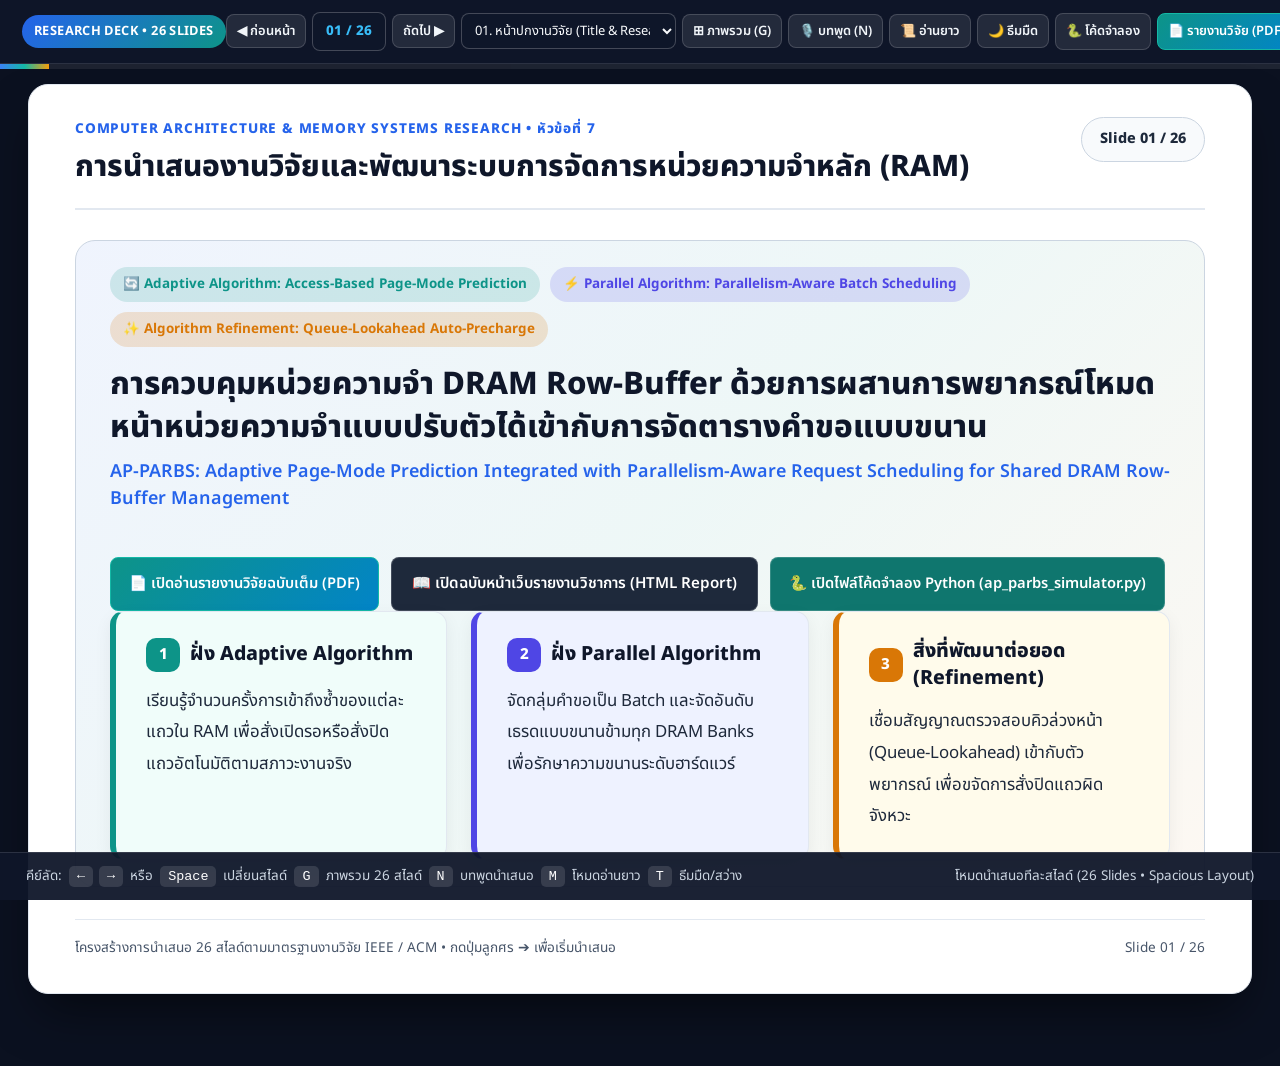
==== commit b8e9a214: "fix UI" ====
--- a/index.html
+++ b/index.html
@@ -119,9 +119,6 @@
             </div>
 
             <div style="display:flex; flex-wrap:wrap; gap:14px; margin-top:26px;">
-              <a href="รายงานวิจัย_AP-PARBS_DRAM_Row_Buffer.pdf" target="_blank" class="ctrl-btn ctrl-btn-pdf"
-                style="padding:12px 22px; font-size:0.98rem;">
-                📄 เปิดอ่านรายงานวิจัยฉบับเต็ม (Full Research Report PDF)
                 <div style="display:flex; flex-wrap:wrap; gap:12px; margin-top:18px;">
                   <a href="รายงานวิจัย_AP-PARBS_DRAM_Row_Buffer.pdf" target="_blank" class="ctrl-btn ctrl-btn-pdf"
                     style="padding:10px 18px; font-size:0.92rem;">
@@ -130,10 +127,7 @@
                   <a href="report.html" target="_blank" class="ctrl-btn"
                     style="background:#1e293b; color:#fff; padding:12px 20px; font-size:0.95rem;">
                     📖 เปิดฉบับหน้าเว็บรายงานวิชาการ (HTML Report)
-                    <a href="report.html" target="_blank" class="ctrl-btn"
-                      style="background:#1e293b; color:#fff; padding:10px 18px; font-size:0.92rem;">
-                      📖 เปิดหน้าเว็บรายงานวิชาการ (HTML)
-                    </a>
+                  </a>
                     <a href="ap_parbs_simulator.py" target="_blank" class="ctrl-btn"
                       style="background:#0f766e; color:#fff; padding:10px 18px; font-size:0.92rem;">
                       🐍 เปิดไฟล์โค้ดจำลอง Python (ap_parbs_simulator.py)
@@ -1306,7 +1300,7 @@
               <p>เมื่อสร้าง Batch ใหม่ วงจรฮาร์ดแวร์จะคำนวณภาระงานของแต่ละเธรด $i$ ข้ามทุกแบงก์ $b \in \{1..B\}$
                 พร้อมกันแบบขนาน:</p>
               <div class="formula-box">
-                $$L_{\max}(i) = \max_{b \in \{1..B\}} \text{CountBatch}(i, b), \qquad L_{\text{tot}}(i) = \sum_{b=1}^{B}
+                $$L_{\max}(i) = \max_{b \in \{1..B\}} \text{CountBatch}(i, b),\\ \qquad L_{\text{tot}}(i) = \sum_{b=1}^{B}
                 \text{CountBatch}(i, b)$$
               </div>
               <ul class="clean-list" style="margin-top:10px;">
@@ -1546,7 +1540,6 @@
               ถัดไป</button>
           </div>
 
-          <div class="grid-asymmetric">
             <div class="card-elevated" style="padding:20px 24px;">
               <div class="card-title" style="justify-content:space-between; margin-bottom:10px;">
                 <div class="grid-asymmetric" style="align-items:stretch;">
@@ -1579,6 +1572,8 @@
                 <span>สามารถสลับ Workload และจำนวนคอร์เพื่อทดสอบความทนทานของอัลกอริทึมต้นแบบในทุกสภาวะการทำงาน</span>
                 <span>Slide 20 / 26</span>
               </div>
+            </div>
+
     </section>
 
     <!-- ==========================================
@@ -2044,7 +2039,7 @@
                 <a href="ap_parbs_simulator.py" target="_blank" class="ctrl-btn"
                   style="background:#0f766e; color:#fff; padding:12px 18px; font-size:0.95rem;">🐍 โค้ด Python
                   Simulator</a>
-                <a href="prototype_trace_log.csv" target="_blank" class="ctrl-btn"
+                <a href="csv.png" target="_blank" class="ctrl-btn"
                   style="background:#334155; color:#fff; padding:12px 18px; font-size:0.95rem;">📊 Trace Log (CSV)</a>
                 <a href="prototype_test_results.json" target="_blank" class="ctrl-btn"
                   style="background:#334155; color:#fff; padding:12px 18px; font-size:0.95rem;">📋 ผลทดสอบ (JSON)</a>
@@ -2075,16 +2070,16 @@
                   2000. —
                   <a class="ref-link" href="https://doi.org/10.1145/339647.339668" target="_blank" rel="noopener">DOI
                     ↗</a> |
-                  <a class="ref-link" href="https://cva.stanford.edu/publications/2000/isca-mas/mas.pdf" target="_blank"
-                    rel="noopener">Stanford PDF ↗</a>
+                  <a  target="_blank"
+                    rel="noopener">Stanford PDF</a>
                 </li>
                 <li>
                   <strong>[4] Lee, Mutlu et al. (MICRO 2008):</strong> "Prefetch-Aware DRAM Controllers," <em>IEEE/ACM
                     MICRO</em>, 2008. —
                   <a class="ref-link" href="https://doi.org/10.1109/MICRO.2008.4771793" target="_blank"
                     rel="noopener">DOI ↗</a> |
-                  <a class="ref-link" href="https://people.inf.ethz.ch/omutlu/pub/padc_micro08.pdf" target="_blank"
-                    rel="noopener">ETH Zürich PDF ↗</a>
+                  <a  target="_blank"
+                    rel="noopener">ETH Zürich PDF</a>
                 </li>
                 <li>
                   <strong>[5] Kim, Mutlu et al. (MICRO 2010):</strong> "Thread Cluster Memory Scheduling," <em>IEEE/ACM
